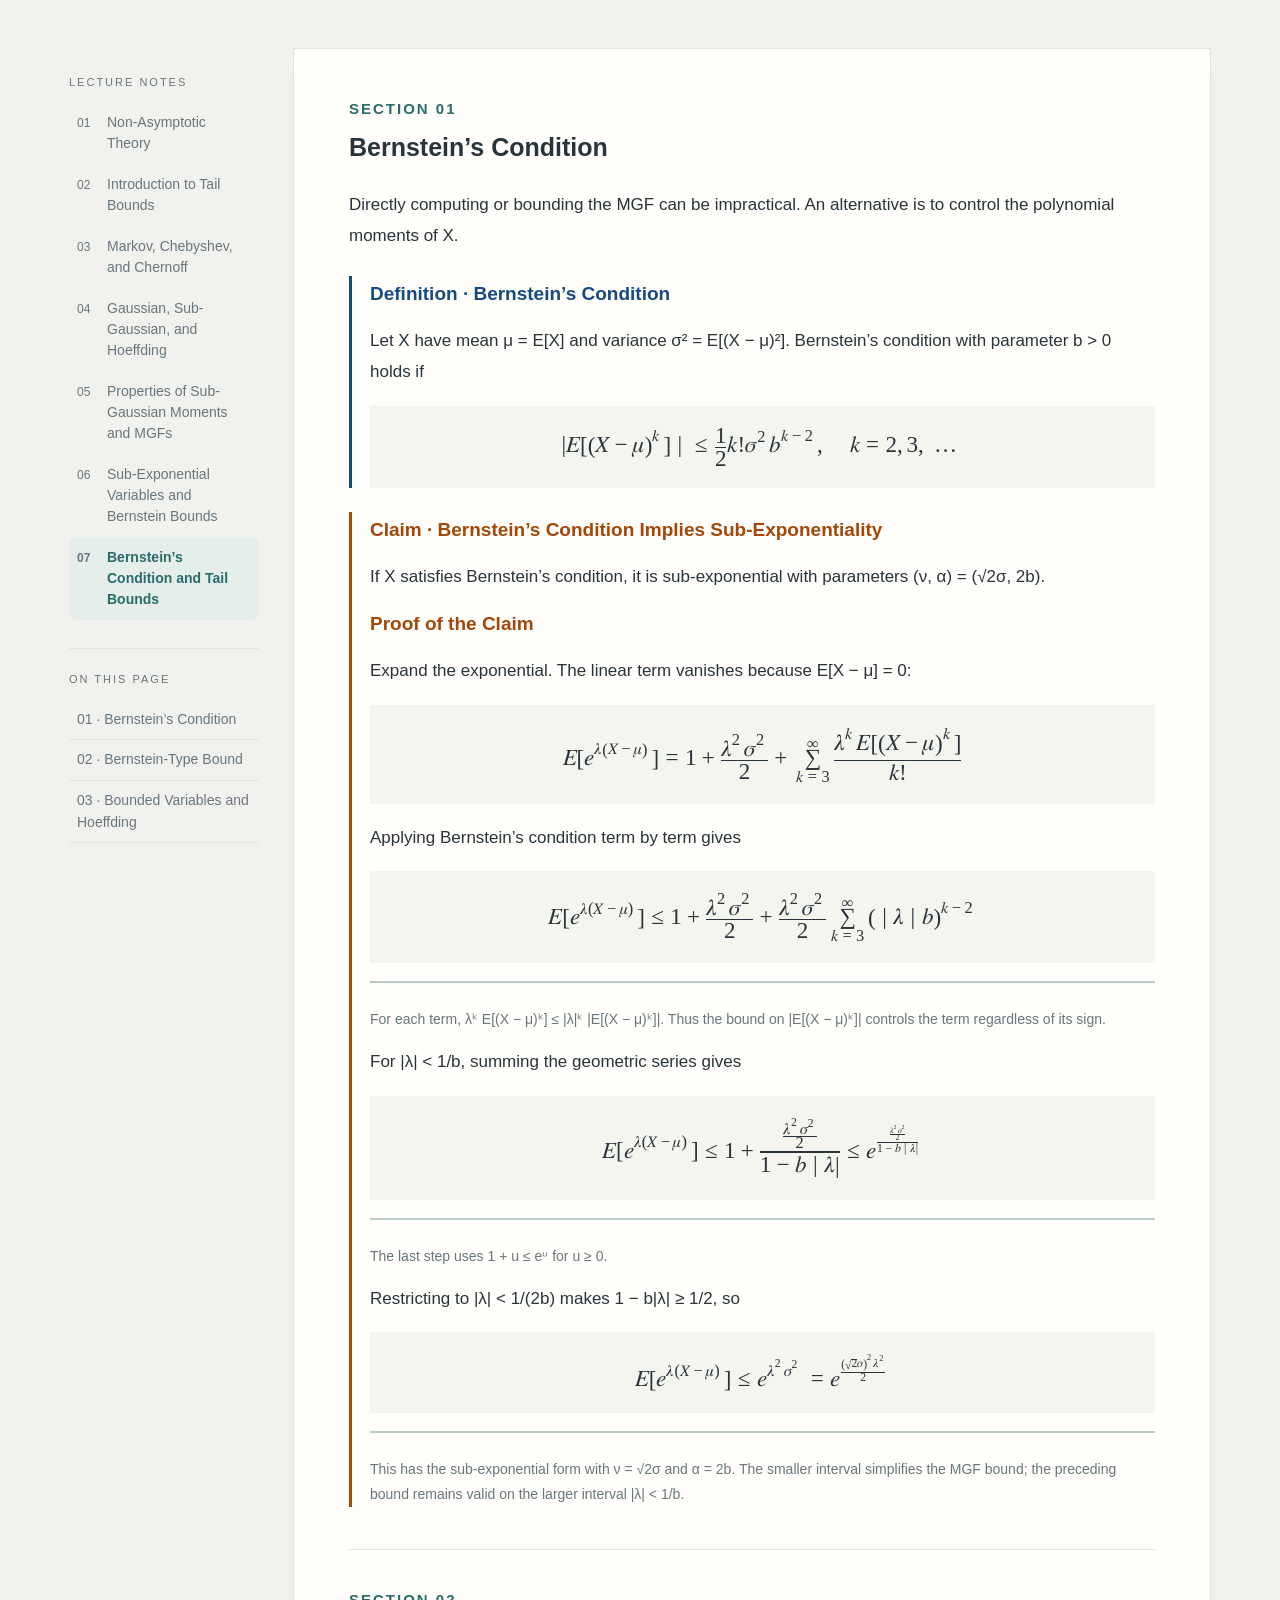
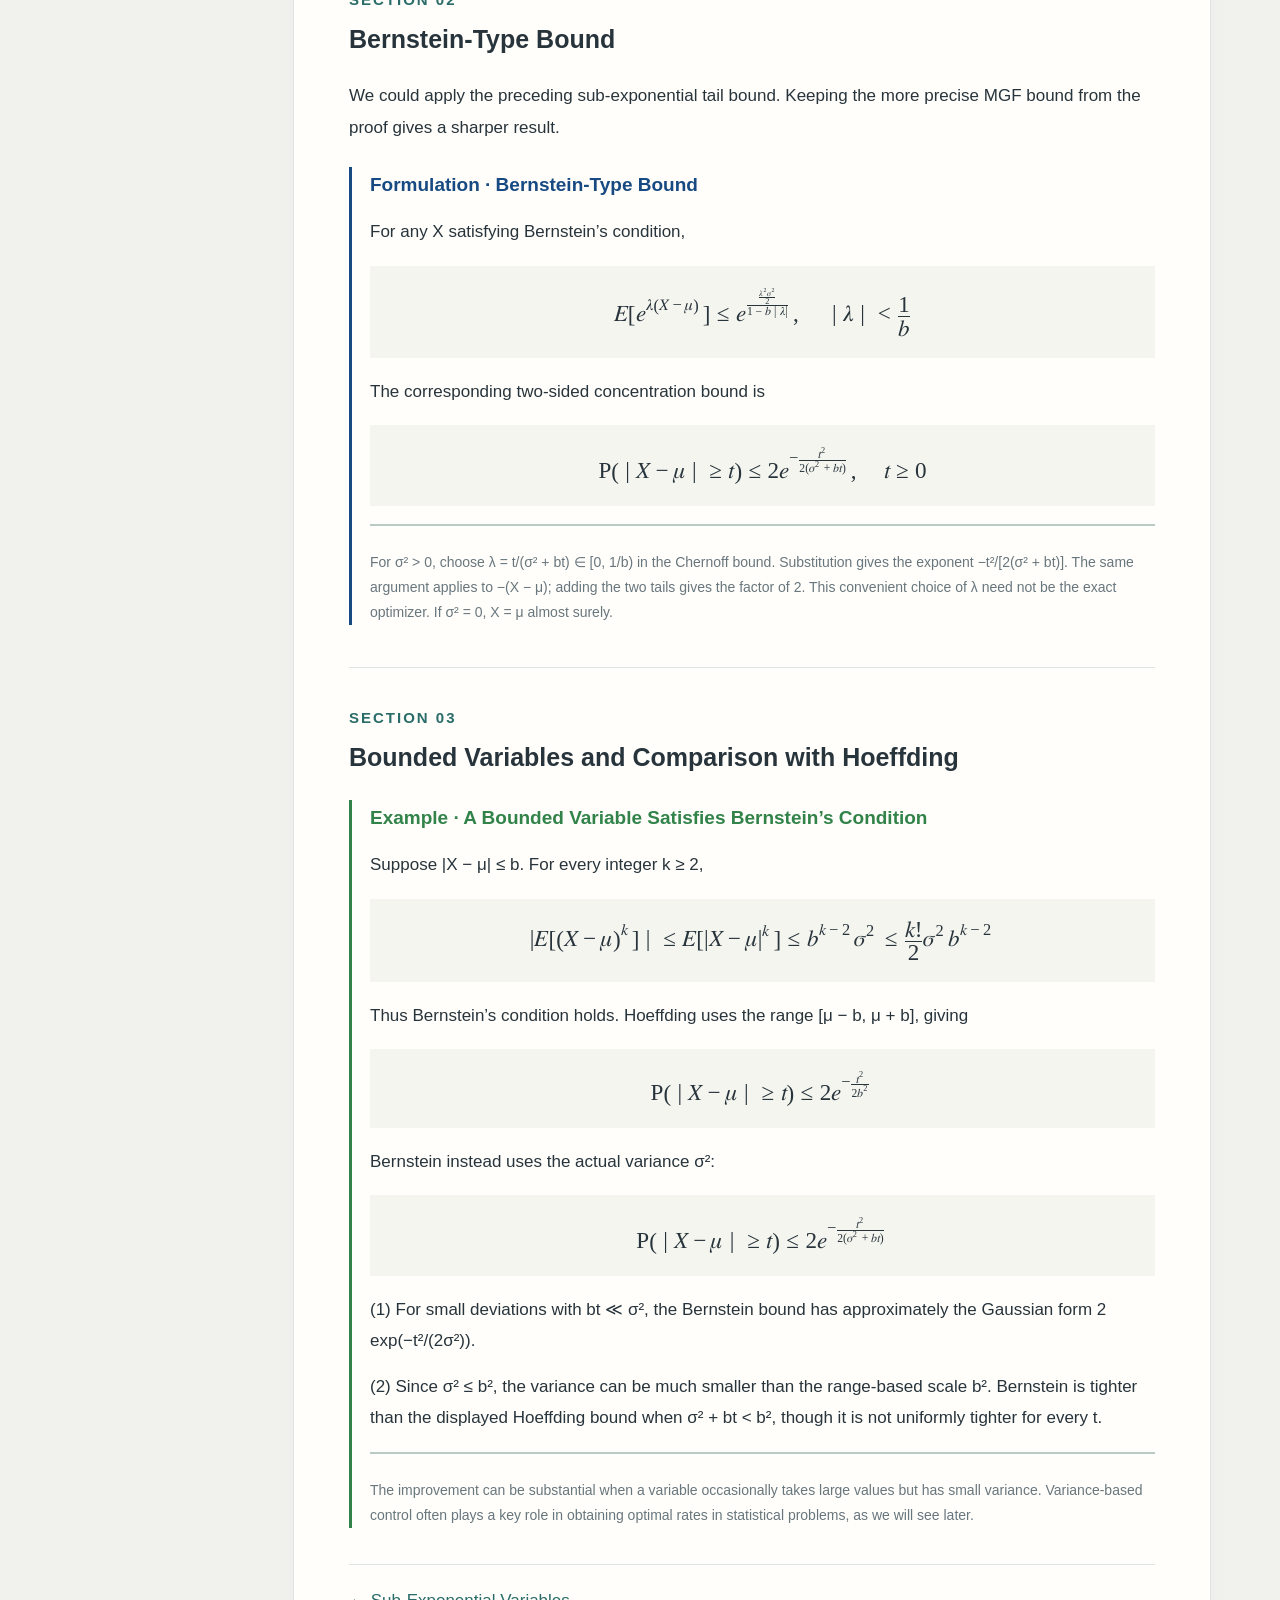
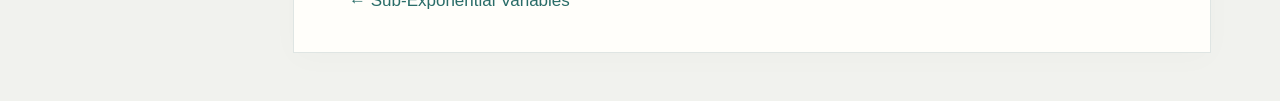
==== bernstein-bounds.html @ bd68ef9f "更新" ====
<!doctype html>
<html lang="en">
<head>
  <meta charset="utf-8">
  <meta name="viewport" content="width=device-width,initial-scale=1">
  <title>Bernstein’s Condition and Tail Bounds</title>
  <link rel="stylesheet" href="assets/lecture.css?v=20261005-2">
</head>
<body>
  <div class="layout">
    <nav class="toc" aria-label="Lecture navigation">
      <div class="toc-group"><span class="label">LECTURE NOTES</span><a class="lecture-link" href="非渐近理论与集中不等式.html"><span class="lecture-number">01</span><span>Non-Asymptotic Theory</span></a><a class="lecture-link" href="tail-concentration-bounds.html"><span class="lecture-number">02</span><span>Introduction to Tail Bounds</span></a><a class="lecture-link" href="markov-chebyshev-chernoff.html"><span class="lecture-number">03</span><span>Markov, Chebyshev, and Chernoff</span></a><a class="lecture-link" href="gaussian-sub-gaussian.html"><span class="lecture-number">04</span><span>Gaussian, Sub-Gaussian, and Hoeffding</span></a><a class="lecture-link" href="properties-of-moments.html"><span class="lecture-number">05</span><span>Properties of Sub-Gaussian Moments and MGFs</span></a><a class="lecture-link" href="sub-exponential-bernstein.html"><span class="lecture-number">06</span><span>Sub-Exponential Variables and Bernstein Bounds</span></a><a class="lecture-link" href="bernstein-bounds.html" aria-current="page"><span class="lecture-number">07</span><span>Bernstein’s Condition and Tail Bounds</span></a></div>
      <div class="toc-group toc-local"><span class="label">ON THIS PAGE</span><a href="#bernstein-condition">01 · Bernstein’s Condition</a><a href="#bernstein-bound">02 · Bernstein-Type Bound</a><a href="#bounded-variables">03 · Bounded Variables and Hoeffding</a></div>
    </nav>
    <main><section id="bernstein-condition"><h2><span class="number">SECTION 01</span>Bernstein’s Condition</h2><p>Directly computing or bounding the MGF can be impractical. An alternative is to control the polynomial moments of X.</p><div class="topic topic-definition"><h3>Definition · Bernstein’s Condition</h3><p>Let X have mean μ = E[X] and variance σ² = E[(X − μ)²]. Bernstein’s condition with parameter b &gt; 0 holds if</p><div class="formula"><math display="block"><mrow><mo>|</mo><mi mathvariant="double-struck">E</mi><mo>[</mo><msup><mrow><mo>(</mo><mi>X</mi><mo>−</mo><mi>μ</mi><mo>)</mo></mrow><mi>k</mi></msup><mo>]</mo><mo>|</mo><mo>≤</mo><mfrac><mrow><mn>1</mn></mrow><mrow><mn>2</mn></mrow></mfrac><mi>k</mi><mo>!</mo><msup><mi>σ</mi><mn>2</mn></msup><msup><mi>b</mi><mrow><mi>k</mi><mo>−</mo><mn>2</mn></mrow></msup><mo>,</mo><mspace width="1em"/><mi>k</mi><mo>=</mo><mn>2</mn><mo>,</mo><mn>3</mn><mo>,</mo><mo>…</mo></mrow></math></div></div><div class="topic topic-theorem"><h3>Claim · Bernstein’s Condition Implies Sub-Exponentiality</h3><p>If X satisfies Bernstein’s condition, it is sub-exponential with parameters (ν, α) = (√2σ, 2b).</p><h3>Proof of the Claim</h3><p>Expand the exponential. The linear term vanishes because E[X − μ] = 0:</p><div class="formula"><math display="block"><mrow><mi mathvariant="double-struck">E</mi><mo>[</mo><msup><mi>e</mi><mrow><mi>λ</mi><mo>(</mo><mi>X</mi><mo>−</mo><mi>μ</mi><mo>)</mo></mrow></msup><mo>]</mo><mo>=</mo><mn>1</mn><mo>+</mo><mfrac><mrow><msup><mi>λ</mi><mn>2</mn></msup><msup><mi>σ</mi><mn>2</mn></msup></mrow><mrow><mn>2</mn></mrow></mfrac><mo>+</mo><munderover><mo>∑</mo><mrow><mi>k</mi><mo>=</mo><mn>3</mn></mrow><mo>∞</mo></munderover><mfrac><mrow><msup><mi>λ</mi><mi>k</mi></msup><mi mathvariant="double-struck">E</mi><mo>[</mo><msup><mrow><mo>(</mo><mi>X</mi><mo>−</mo><mi>μ</mi><mo>)</mo></mrow><mi>k</mi></msup><mo>]</mo></mrow><mrow><mi>k</mi><mo>!</mo></mrow></mfrac></mrow></math></div><p>Applying Bernstein’s condition term by term gives</p><div class="formula"><math display="block"><mrow><mi mathvariant="double-struck">E</mi><mo>[</mo><msup><mi>e</mi><mrow><mi>λ</mi><mo>(</mo><mi>X</mi><mo>−</mo><mi>μ</mi><mo>)</mo></mrow></msup><mo>]</mo><mo>≤</mo><mn>1</mn><mo>+</mo><mfrac><mrow><msup><mi>λ</mi><mn>2</mn></msup><msup><mi>σ</mi><mn>2</mn></msup></mrow><mrow><mn>2</mn></mrow></mfrac><mo>+</mo><mfrac><mrow><msup><mi>λ</mi><mn>2</mn></msup><msup><mi>σ</mi><mn>2</mn></msup></mrow><mrow><mn>2</mn></mrow></mfrac><munderover><mo>∑</mo><mrow><mi>k</mi><mo>=</mo><mn>3</mn></mrow><mo>∞</mo></munderover><msup><mrow><mo>(</mo><mo>|</mo><mi>λ</mi><mo>|</mo><mi>b</mi><mo>)</mo></mrow><mrow><mi>k</mi><mo>−</mo><mn>2</mn></mrow></msup></mrow></math></div><aside class="sidenote footnotes"><p>For each term, λᵏ E[(X − μ)ᵏ] ≤ |λ|ᵏ |E[(X − μ)ᵏ]|. Thus the bound on |E[(X − μ)ᵏ]| controls the term regardless of its sign.</p></aside><p>For |λ| &lt; 1/b, summing the geometric series gives</p><div class="formula"><math display="block"><mrow><mi mathvariant="double-struck">E</mi><mo>[</mo><msup><mi>e</mi><mrow><mi>λ</mi><mo>(</mo><mi>X</mi><mo>−</mo><mi>μ</mi><mo>)</mo></mrow></msup><mo>]</mo><mo>≤</mo><mn>1</mn><mo>+</mo><mfrac><mrow><mfrac><mrow><msup><mi>λ</mi><mn>2</mn></msup><msup><mi>σ</mi><mn>2</mn></msup></mrow><mrow><mn>2</mn></mrow></mfrac></mrow><mrow><mn>1</mn><mo>−</mo><mi>b</mi><mo>|</mo><mi>λ</mi><mo>|</mo></mrow></mfrac><mo>≤</mo><msup><mi>e</mi><mrow><mfrac><mrow><mfrac><mrow><msup><mi>λ</mi><mn>2</mn></msup><msup><mi>σ</mi><mn>2</mn></msup></mrow><mrow><mn>2</mn></mrow></mfrac></mrow><mrow><mn>1</mn><mo>−</mo><mi>b</mi><mo>|</mo><mi>λ</mi><mo>|</mo></mrow></mfrac></mrow></msup></mrow></math></div><aside class="sidenote footnotes"><p>The last step uses 1 + u ≤ eᵘ for u ≥ 0.</p></aside><p>Restricting to |λ| &lt; 1/(2b) makes 1 − b|λ| ≥ 1/2, so</p><div class="formula"><math display="block"><mrow><mi mathvariant="double-struck">E</mi><mo>[</mo><msup><mi>e</mi><mrow><mi>λ</mi><mo>(</mo><mi>X</mi><mo>−</mo><mi>μ</mi><mo>)</mo></mrow></msup><mo>]</mo><mo>≤</mo><msup><mi>e</mi><mrow><msup><mi>λ</mi><mn>2</mn></msup><msup><mi>σ</mi><mn>2</mn></msup></mrow></msup><mo>=</mo><msup><mi>e</mi><mrow><mfrac><mrow><msup><mrow><mo>(</mo><msqrt><mn>2</mn></msqrt><mi>σ</mi><mo>)</mo></mrow><mn>2</mn></msup><msup><mi>λ</mi><mn>2</mn></msup></mrow><mrow><mn>2</mn></mrow></mfrac></mrow></msup></mrow></math></div><aside class="sidenote footnotes"><p>This has the sub-exponential form with ν = √2σ and α = 2b. The smaller interval simplifies the MGF bound; the preceding bound remains valid on the larger interval |λ| &lt; 1/b.</p></aside></div></section><section id="bernstein-bound"><h2><span class="number">SECTION 02</span>Bernstein-Type Bound</h2><p>We could apply the preceding sub-exponential tail bound. Keeping the more precise MGF bound from the proof gives a sharper result.</p><div class="topic topic-definition"><h3>Formulation · Bernstein-Type Bound</h3><p>For any X satisfying Bernstein’s condition,</p><div class="formula"><math display="block"><mrow><mi mathvariant="double-struck">E</mi><mo>[</mo><msup><mi>e</mi><mrow><mi>λ</mi><mo>(</mo><mi>X</mi><mo>−</mo><mi>μ</mi><mo>)</mo></mrow></msup><mo>]</mo><mo>≤</mo><msup><mi>e</mi><mrow><mfrac><mrow><mfrac><mrow><msup><mi>λ</mi><mn>2</mn></msup><msup><mi>σ</mi><mn>2</mn></msup></mrow><mrow><mn>2</mn></mrow></mfrac></mrow><mrow><mn>1</mn><mo>−</mo><mi>b</mi><mo>|</mo><mi>λ</mi><mo>|</mo></mrow></mfrac></mrow></msup><mo>,</mo><mspace width="1em"/><mo>|</mo><mi>λ</mi><mo>|</mo><mo>&lt;</mo><mfrac><mrow><mn>1</mn></mrow><mrow><mi>b</mi></mrow></mfrac></mrow></math></div><p>The corresponding two-sided concentration bound is</p><div class="formula"><math display="block"><mrow><mi mathvariant="normal">P</mi><mo>(</mo><mo>|</mo><mi>X</mi><mo>−</mo><mi>μ</mi><mo>|</mo><mo>≥</mo><mi>t</mi><mo>)</mo><mo>≤</mo><mn>2</mn><msup><mi>e</mi><mrow><mo>−</mo><mfrac><mrow><msup><mi>t</mi><mn>2</mn></msup></mrow><mrow><mn>2</mn><mrow><mo>(</mo><msup><mi>σ</mi><mn>2</mn></msup><mo>+</mo><mi>b</mi><mi>t</mi><mo>)</mo></mrow></mrow></mfrac></mrow></msup><mo>,</mo><mspace width="1em"/><mi>t</mi><mo>≥</mo><mn>0</mn></mrow></math></div><aside class="sidenote footnotes"><p>For σ² &gt; 0, choose λ = t/(σ² + bt) ∈ [0, 1/b) in the Chernoff bound. Substitution gives the exponent −t²/[2(σ² + bt)]. The same argument applies to −(X − μ); adding the two tails gives the factor of 2. This convenient choice of λ need not be the exact optimizer. If σ² = 0, X = μ almost surely.</p></aside></div></section><section id="bounded-variables"><h2><span class="number">SECTION 03</span>Bounded Variables and Comparison with Hoeffding</h2><div class="topic topic-example"><h3>Example · A Bounded Variable Satisfies Bernstein’s Condition</h3><p>Suppose |X − μ| ≤ b. For every integer k ≥ 2,</p><div class="formula"><math display="block"><mrow><mo>|</mo><mi mathvariant="double-struck">E</mi><mo>[</mo><msup><mrow><mo>(</mo><mi>X</mi><mo>−</mo><mi>μ</mi><mo>)</mo></mrow><mi>k</mi></msup><mo>]</mo><mo>|</mo><mo>≤</mo><mi mathvariant="double-struck">E</mi><mo>[</mo><msup><mrow><mo>|</mo><mi>X</mi><mo>−</mo><mi>μ</mi><mo>|</mo></mrow><mi>k</mi></msup><mo>]</mo><mo>≤</mo><msup><mi>b</mi><mrow><mi>k</mi><mo>−</mo><mn>2</mn></mrow></msup><msup><mi>σ</mi><mn>2</mn></msup><mo>≤</mo><mfrac><mrow><mi>k</mi><mo>!</mo></mrow><mrow><mn>2</mn></mrow></mfrac><msup><mi>σ</mi><mn>2</mn></msup><msup><mi>b</mi><mrow><mi>k</mi><mo>−</mo><mn>2</mn></mrow></msup></mrow></math></div><p>Thus Bernstein’s condition holds. Hoeffding uses the range [μ − b, μ + b], giving</p><div class="formula"><math display="block"><mrow><mi mathvariant="normal">P</mi><mo>(</mo><mo>|</mo><mi>X</mi><mo>−</mo><mi>μ</mi><mo>|</mo><mo>≥</mo><mi>t</mi><mo>)</mo><mo>≤</mo><mn>2</mn><msup><mi>e</mi><mrow><mo>−</mo><mfrac><mrow><msup><mi>t</mi><mn>2</mn></msup></mrow><mrow><mn>2</mn><msup><mi>b</mi><mn>2</mn></msup></mrow></mfrac></mrow></msup></mrow></math></div><p>Bernstein instead uses the actual variance σ²:</p><div class="formula"><math display="block"><mrow><mi mathvariant="normal">P</mi><mo>(</mo><mo>|</mo><mi>X</mi><mo>−</mo><mi>μ</mi><mo>|</mo><mo>≥</mo><mi>t</mi><mo>)</mo><mo>≤</mo><mn>2</mn><msup><mi>e</mi><mrow><mo>−</mo><mfrac><mrow><msup><mi>t</mi><mn>2</mn></msup></mrow><mrow><mn>2</mn><mrow><mo>(</mo><msup><mi>σ</mi><mn>2</mn></msup><mo>+</mo><mi>b</mi><mi>t</mi><mo>)</mo></mrow></mrow></mfrac></mrow></msup></mrow></math></div><p>(1) For small deviations with bt ≪ σ², the Bernstein bound has approximately the Gaussian form 2 exp(−t²/(2σ²)).</p><p>(2) Since σ² ≤ b², the variance can be much smaller than the range-based scale b². Bernstein is tighter than the displayed Hoeffding bound when σ² + bt &lt; b², though it is not uniformly tighter for every t.</p><aside class="sidenote footnotes"><p>The improvement can be substantial when a variable occasionally takes large values but has small variance. Variance-based control often plays a key role in obtaining optimal rates in statistical problems, as we will see later.</p></aside></div></section><nav class="page-navigation" aria-label="Lecture navigation"><a href="sub-exponential-bernstein.html">← Sub-Exponential Variables</a></nav></main>
  </div>
</body>
</html>
---- assets/lecture.css ----
:root{--ink:#28343c;--muted:#68767d;--accent:#296c68;--line:#dfe5e3;--paper:#fffefa;--font-text:Arial,'Helvetica Neue','PingFang SC','Microsoft YaHei',sans-serif;--size-body:17px;--size-note:14px;--weight-normal:400;--weight-bold:600;color-scheme:light}
*{box-sizing:border-box}
html{scroll-behavior:smooth;scroll-padding-top:24px}
body{margin:0;background:#f1f2ee;color:var(--ink);font:var(--weight-normal) var(--size-body)/1.85 var(--font-text)}
.layout{max-width:1190px;margin:48px auto;display:grid;grid-template-columns:190px minmax(0,1fr);gap:34px;padding:0 24px}
.toc{position:sticky;top:40px;align-self:start;font-size:14px;padding-top:24px}
.toc .label{font-size:11px;letter-spacing:2px;color:var(--muted)}
.toc a{display:block;text-decoration:none;color:var(--muted);padding:12px 0;border-bottom:1px solid var(--line)}
.toc a:hover{color:var(--accent)}
main{background:var(--paper);padding:48px 55px 36px;border:1px solid var(--line);box-shadow:0 6px 30px #23342a05}
.meta{font-size:12px;letter-spacing:1.5px;color:var(--accent);margin:0}
h1{font-size:34px;line-height:1.45;font-weight:var(--weight-bold);letter-spacing:-.5px;margin:14px 0}
header{border-bottom:1px solid var(--line);padding-bottom:26px;margin-bottom:36px}
.lead{color:var(--muted);font-size:16px;margin-bottom:0}
h2{font-size:25px;line-height:1.55;margin:0 0 22px;font-weight:var(--weight-bold)}
h2 .number{color:var(--accent);font-size:15px;display:block;letter-spacing:2px;margin-bottom:8px}
h3{font-size:19px;font-weight:var(--weight-bold);margin:26px 0 10px}
section+section{border-top:1px solid var(--line);padding-top:38px;margin-top:42px}
p{margin:14px 0}
strong{font-weight:var(--weight-bold)}
.question{font-size:var(--size-body);font-weight:var(--weight-bold);margin:18px 0}
.callout{border-left:3px solid var(--accent);padding:14px 20px;background:#eff4f0;margin:24px 0}
.callout p{margin:4px 0}
.tag{font-size:12px;color:var(--accent);letter-spacing:1px;font-weight:var(--weight-bold)}
.with-note{display:grid;grid-template-columns:minmax(0,1fr) 145px;gap:24px;align-items:start}
.sidenote{font-size:var(--size-note);line-height:1.8;color:var(--muted);border-top:2px solid #bacbc5;padding-top:10px;margin-top:18px}
.sidenote strong{font-weight:var(--weight-bold);color:inherit}
table{border-collapse:collapse;width:100%;font-size:var(--size-body);margin:20px 0}
th,td{padding:13px 15px;border-bottom:1px solid var(--line);text-align:left;vertical-align:top}
th{font-size:13px;color:var(--muted);background:#f2f4ee}
td:first-child{width:30%}
.formula{overflow-x:auto;text-align:center;padding:22px 12px;margin:18px 0;background:#f5f5ef;font-family:Georgia,serif;font-size:21px}
.formula math{font-size:1.1em}
details{margin:20px 0;border:1px solid var(--line);padding:0 18px;background:#fff}
summary{cursor:pointer;padding:14px 0;font-size:var(--size-body);color:var(--accent);font-weight:var(--weight-bold)}
details[open]{padding-bottom:12px}
details p{font-size:inherit}
blockquote{font-size:var(--size-note);color:var(--muted);padding-left:18px;border-left:2px solid var(--line);margin:22px 0}
footer{font-size:12px;color:var(--muted);border-top:1px solid var(--line);padding-top:20px;margin-top:40px}
figure{margin:24px 0}
figure img{max-width:100%;height:auto}
figcaption{font-size:13px;color:var(--muted);text-align:center}
.figure-pair{display:grid;grid-template-columns:1fr 1fr;gap:20px}
a:focus-visible,summary:focus-visible{outline:2px solid var(--accent);outline-offset:4px}
@media(max-width:950px){.layout{grid-template-columns:1fr;max-width:850px;margin-top:20px;gap:18px}
.toc{position:static;padding:0;display:flex;gap:20px;flex-wrap:wrap}
.toc a{padding:5px 0}
.toc .label{align-self:center}
main{padding:36px}
}
@media(max-width:600px){:root{--size-body:16px;--size-note:14px}
.layout{padding:0 12px;margin:12px auto}
main{padding:26px 22px}
h1{font-size:27px}
h2{font-size:22px}
.with-note{grid-template-columns:1fr;gap:0}
.sidenote{margin:6px 0 14px;padding:10px 12px;background:#f3f5f0;border-top:0;border-left:2px solid #bacbc5}
.figure-pair{grid-template-columns:1fr}
.formula{font-size:18px}
td,th{padding:10px}
.toc{font-size:12px}
}
@media print{body{background:white;font-size:11pt}
.layout{display:block;margin:0;padding:0;max-width:none}
.toc{display:none}
main{padding:0;border:0;box-shadow:none}
h2,h3,summary{break-after:avoid}
.callout,.formula,figure{break-inside:avoid}
section+section{margin-top:25px;padding-top:25px}
details{border:0}
details:not([open])>*:not(summary){display:block}
summary{list-style:none}
.with-note{grid-template-columns:1fr 130px}
}

/* Reusable semantic colors: keep paragraph text in the shared text color. */
:root {
  --color-setting: #202020;
  --color-definition: #174a82;
  --color-proof: #a3470b;
  --color-example: #32834a;
}
.topic-setting { --topic-color: var(--color-setting); }
.topic-definition { --topic-color: var(--color-definition); }
.topic-proof { --topic-color: var(--color-proof); }
.topic-example { --topic-color: var(--color-example); }
.topic { border-left: 3px solid var(--topic-color); padding-left: 18px; margin: 24px 0; }
.topic h3 { color: var(--topic-color); margin-top: 0; }
.topic-label { color: var(--topic-color); }
.sidenote.topic-example { border-color: var(--color-example); }

.topic-theorem { --topic-color: var(--color-proof); }
.topic-theorem h3 { color: var(--color-proof); }
.topic-proof .topic-example { margin: 22px 0; }
.page-navigation { margin-top: 36px; padding-top: 20px; border-top: 1px solid var(--line); }
.page-navigation a { color: var(--accent); text-decoration: none; }
.page-navigation a:hover { text-decoration: underline; }
.footnotes .formula { background: transparent; font-size: 18px; padding: 12px 0; }
math { font-family: 'STIX Two Math', 'Cambria Math', math; }

/* Separate supplementary material while retaining semantic topic colors. */
section.supplementary { border-top: 3px double var(--line); margin-top: 60px; padding-top: 40px; }
.toc .supplementary-link { margin-top: 24px; border-top: 2px solid var(--line); }
.page-navigation { display: flex; flex-wrap: wrap; justify-content: space-between; gap: 14px 24px; }

/* Shared sidebar: navigate between lectures and within the current page. */
.toc { max-height: calc(100vh - 64px); overflow-y: auto; }
.toc-group + .toc-group { margin-top: 28px; padding-top: 20px; border-top: 1px solid var(--line); }
.toc .label { display: block; margin-bottom: 10px; }
.toc .lecture-link { display: flex; align-items: baseline; gap: 10px; border: 0; border-radius: 6px; padding: 10px 8px; line-height: 1.5; }
.lecture-number { flex: 0 0 20px; font-size: 12px; color: var(--muted); }
.toc .lecture-link[aria-current="page"] { background: #e6eeeb; color: var(--accent); font-weight: var(--weight-bold); }
.toc .lecture-link:hover { background: #edf2ef; }
.toc-local a { padding: 9px 8px; line-height: 1.55; }
.toc .toc-subsection { padding-left: 20px; font-size: 13px; border-bottom: 0; }
.toc .supplementary-link { margin-top: 12px; }
@media(max-width:950px) {
  .toc { display: grid; grid-template-columns: 1fr 1fr; gap: 24px; max-height: none; overflow: visible; }
  .toc-group + .toc-group { margin: 0; padding: 0; border: 0; }
}
@media(max-width:600px) {
  .toc { grid-template-columns: 1fr; gap: 16px; }
  .toc-local { display: flex; flex-wrap: wrap; gap: 6px 16px; }
  .toc-local .label { width: 100%; margin: 0; }
  .toc-local a { border: 0; padding: 4px 0; }
  .toc .toc-subsection { padding-left: 0; }
  .toc .supplementary-link { margin-top: 0; border: 0; }
}
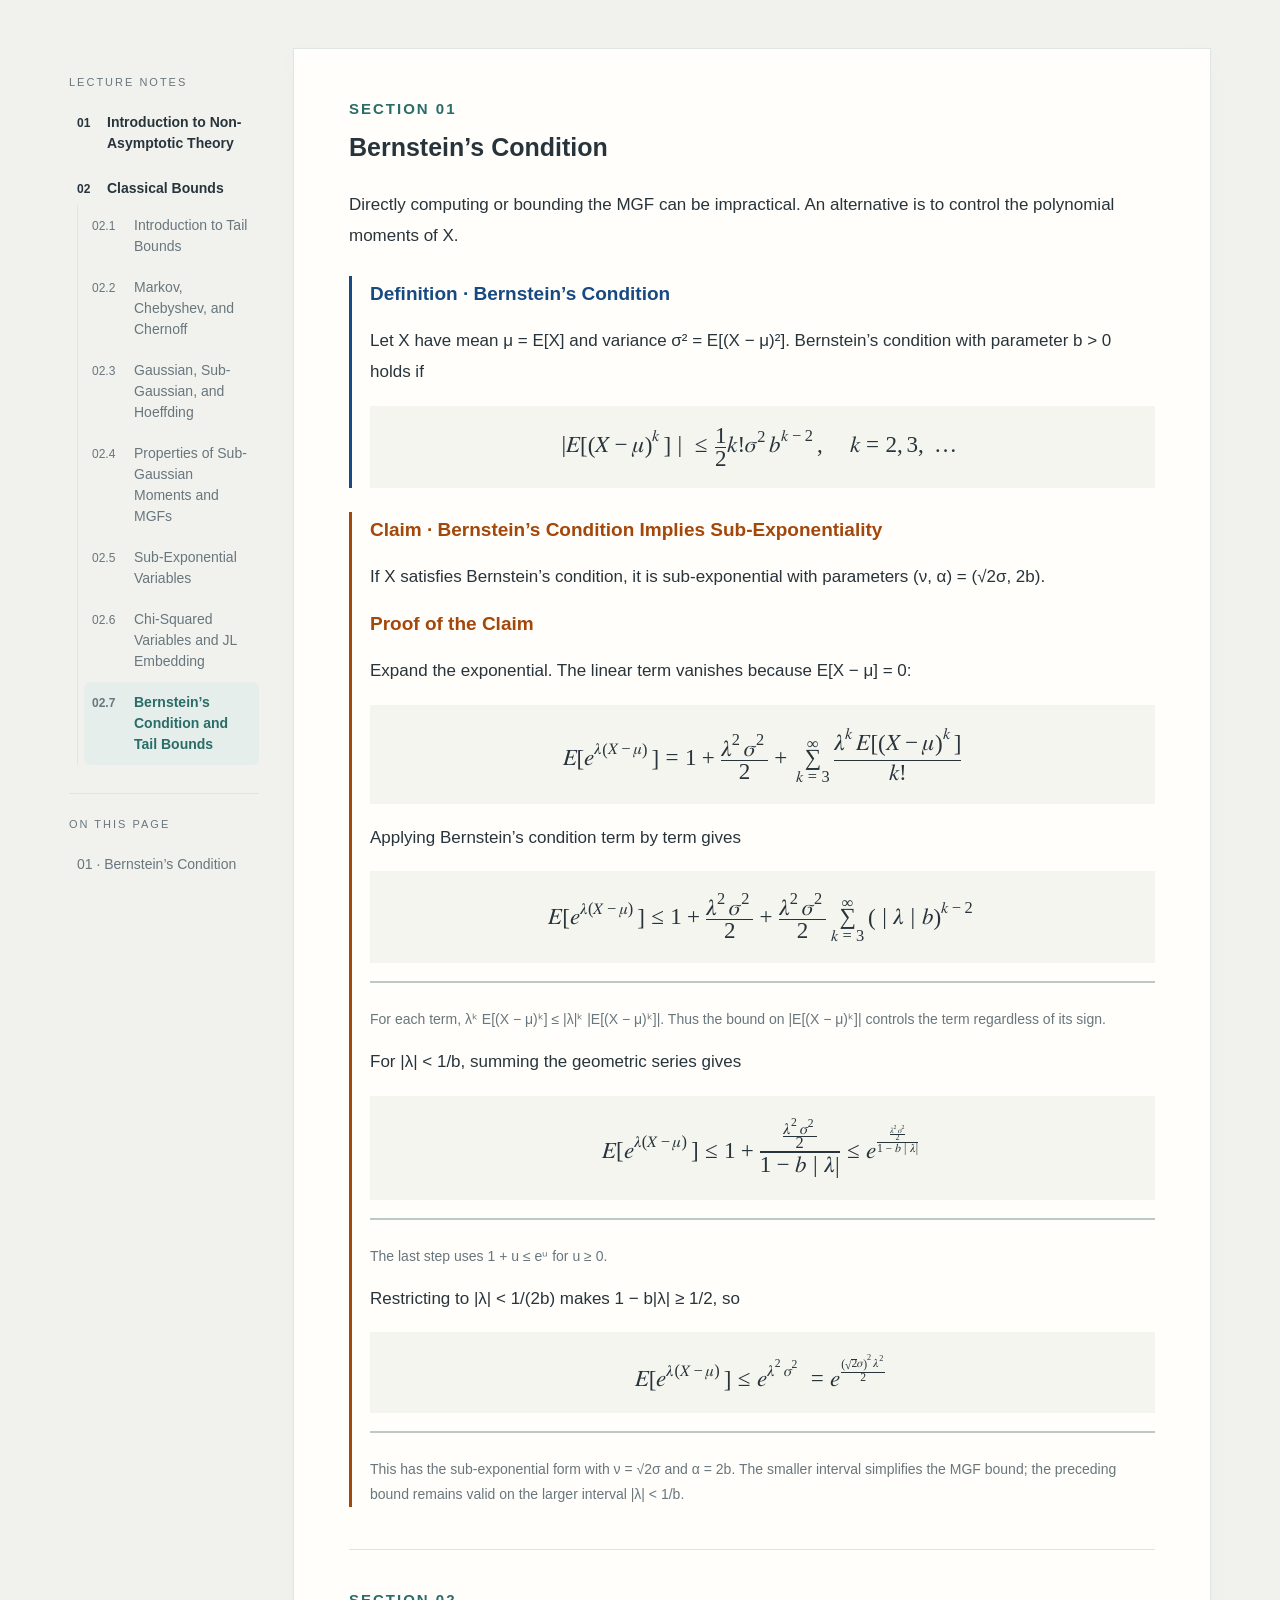
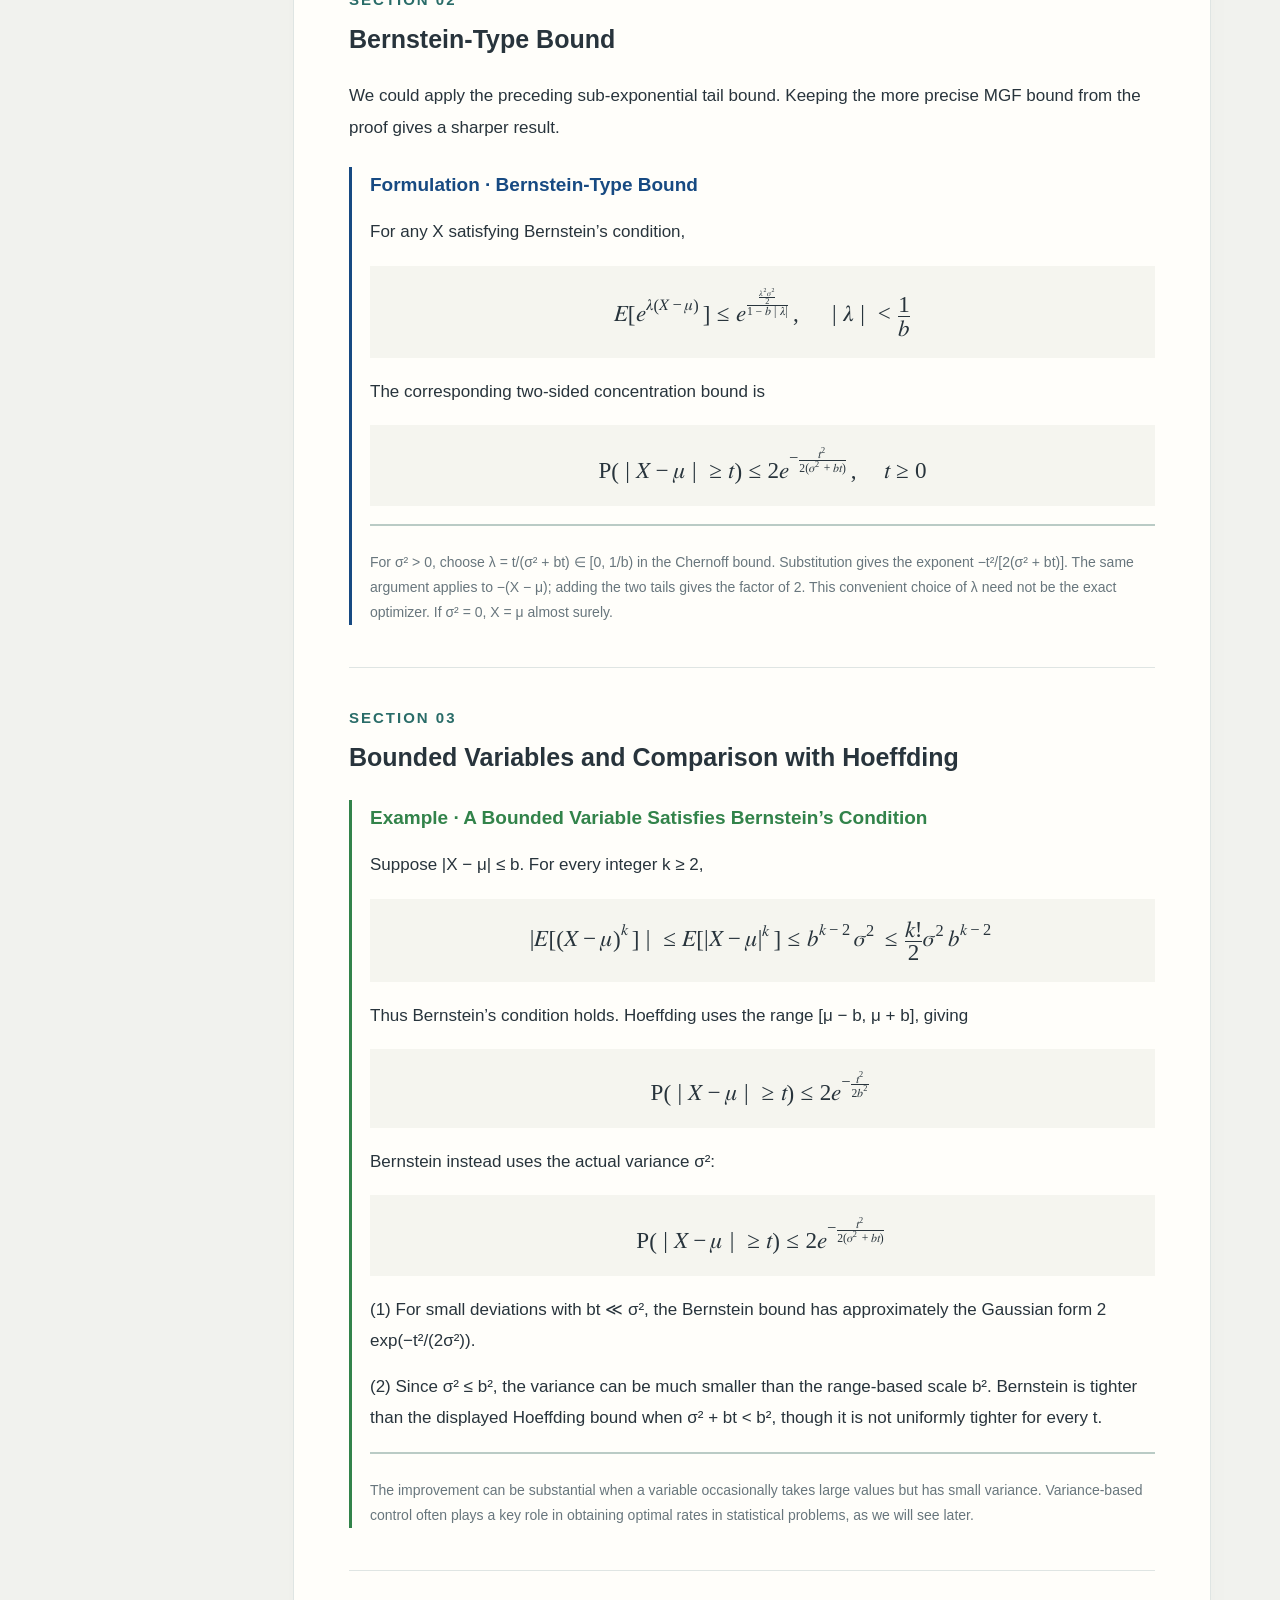
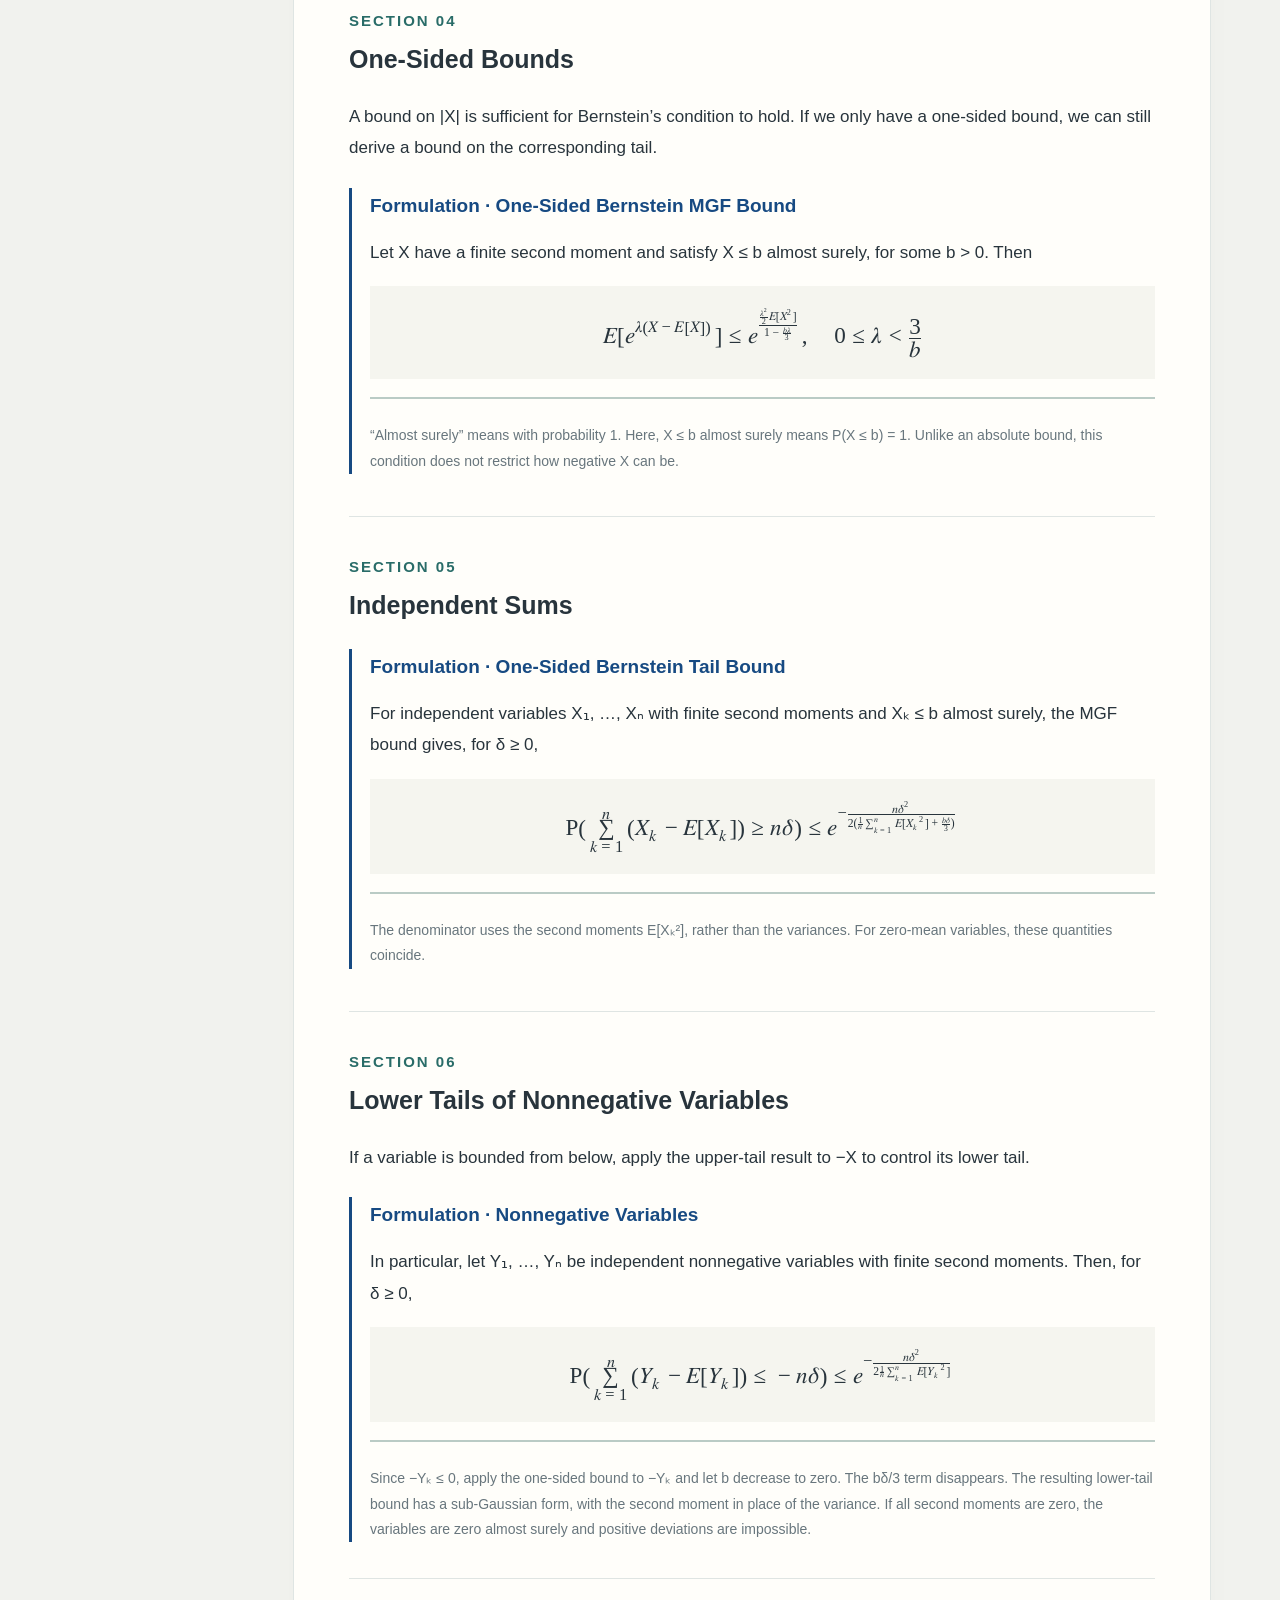
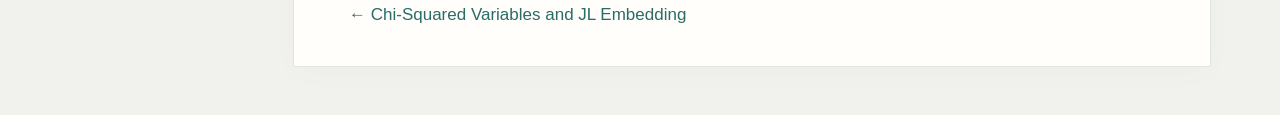
==== commit 6f07932e: "push" ====
--- a/bernstein-bounds.html
+++ b/bernstein-bounds.html
@@ -4,15 +4,15 @@
   <meta charset="utf-8">
   <meta name="viewport" content="width=device-width,initial-scale=1">
   <title>Bernstein’s Condition and Tail Bounds</title>
-  <link rel="stylesheet" href="assets/lecture.css?v=20261005-2">
+  <link rel="stylesheet" href="assets/lecture.css?v=20261017-2">
 </head>
 <body>
   <div class="layout">
     <nav class="toc" aria-label="Lecture navigation">
-      <div class="toc-group"><span class="label">LECTURE NOTES</span><a class="lecture-link" href="非渐近理论与集中不等式.html"><span class="lecture-number">01</span><span>Non-Asymptotic Theory</span></a><a class="lecture-link" href="tail-concentration-bounds.html"><span class="lecture-number">02</span><span>Introduction to Tail Bounds</span></a><a class="lecture-link" href="markov-chebyshev-chernoff.html"><span class="lecture-number">03</span><span>Markov, Chebyshev, and Chernoff</span></a><a class="lecture-link" href="gaussian-sub-gaussian.html"><span class="lecture-number">04</span><span>Gaussian, Sub-Gaussian, and Hoeffding</span></a><a class="lecture-link" href="properties-of-moments.html"><span class="lecture-number">05</span><span>Properties of Sub-Gaussian Moments and MGFs</span></a><a class="lecture-link" href="sub-exponential-bernstein.html"><span class="lecture-number">06</span><span>Sub-Exponential Variables and Bernstein Bounds</span></a><a class="lecture-link" href="bernstein-bounds.html" aria-current="page"><span class="lecture-number">07</span><span>Bernstein’s Condition and Tail Bounds</span></a></div>
-      <div class="toc-group toc-local"><span class="label">ON THIS PAGE</span><a href="#bernstein-condition">01 · Bernstein’s Condition</a><a href="#bernstein-bound">02 · Bernstein-Type Bound</a><a href="#bounded-variables">03 · Bounded Variables and Hoeffding</a></div>
+      <div class="toc-group"><span class="label">LECTURE NOTES</span><a class="lecture-link" href="非渐近理论与集中不等式.html"><span class="lecture-number">01</span><span>Introduction to Non-Asymptotic Theory</span></a><div class="lecture-chapter"><span class="lecture-number">02</span><span>Classical Bounds</span></div><div class="lecture-subchapters"><a class="lecture-link" href="tail-concentration-bounds.html"><span class="lecture-number">02.1</span><span>Introduction to Tail Bounds</span></a><a class="lecture-link" href="markov-chebyshev-chernoff.html"><span class="lecture-number">02.2</span><span>Markov, Chebyshev, and Chernoff</span></a><a class="lecture-link" href="gaussian-sub-gaussian.html"><span class="lecture-number">02.3</span><span>Gaussian, Sub-Gaussian, and Hoeffding</span></a><a class="lecture-link" href="properties-of-moments.html"><span class="lecture-number">02.4</span><span>Properties of Sub-Gaussian Moments and MGFs</span></a><a class="lecture-link" href="sub-exponential-bernstein.html"><span class="lecture-number">02.5</span><span>Sub-Exponential Variables</span></a><a class="lecture-link" href="chi-square-jl.html"><span class="lecture-number">02.6</span><span>Chi-Squared Variables and JL Embedding</span></a><a class="lecture-link" href="bernstein-bounds.html" aria-current="page"><span class="lecture-number">02.7</span><span>Bernstein’s Condition and Tail Bounds</span></a></div></div>
+      <div class="toc-group toc-local"><span class="label">ON THIS PAGE</span><a href="#bernstein-condition">01 · Bernstein’s Condition</a><a href="#bernstein-bound">02 · Bernstein-Type Bound</a><a href="#bounded-variables">03 · Bounded Variables and Hoeffding</a><a href="#one-sided-bounds">04 · One-Sided Bounds</a><a href="#one-sided-sums">05 · Independent Sums</a><a href="#nonnegative-lower-tail">06 · Nonnegative Variables</a></div>
     </nav>
-    <main><section id="bernstein-condition"><h2><span class="number">SECTION 01</span>Bernstein’s Condition</h2><p>Directly computing or bounding the MGF can be impractical. An alternative is to control the polynomial moments of X.</p><div class="topic topic-definition"><h3>Definition · Bernstein’s Condition</h3><p>Let X have mean μ = E[X] and variance σ² = E[(X − μ)²]. Bernstein’s condition with parameter b &gt; 0 holds if</p><div class="formula"><math display="block"><mrow><mo>|</mo><mi mathvariant="double-struck">E</mi><mo>[</mo><msup><mrow><mo>(</mo><mi>X</mi><mo>−</mo><mi>μ</mi><mo>)</mo></mrow><mi>k</mi></msup><mo>]</mo><mo>|</mo><mo>≤</mo><mfrac><mrow><mn>1</mn></mrow><mrow><mn>2</mn></mrow></mfrac><mi>k</mi><mo>!</mo><msup><mi>σ</mi><mn>2</mn></msup><msup><mi>b</mi><mrow><mi>k</mi><mo>−</mo><mn>2</mn></mrow></msup><mo>,</mo><mspace width="1em"/><mi>k</mi><mo>=</mo><mn>2</mn><mo>,</mo><mn>3</mn><mo>,</mo><mo>…</mo></mrow></math></div></div><div class="topic topic-theorem"><h3>Claim · Bernstein’s Condition Implies Sub-Exponentiality</h3><p>If X satisfies Bernstein’s condition, it is sub-exponential with parameters (ν, α) = (√2σ, 2b).</p><h3>Proof of the Claim</h3><p>Expand the exponential. The linear term vanishes because E[X − μ] = 0:</p><div class="formula"><math display="block"><mrow><mi mathvariant="double-struck">E</mi><mo>[</mo><msup><mi>e</mi><mrow><mi>λ</mi><mo>(</mo><mi>X</mi><mo>−</mo><mi>μ</mi><mo>)</mo></mrow></msup><mo>]</mo><mo>=</mo><mn>1</mn><mo>+</mo><mfrac><mrow><msup><mi>λ</mi><mn>2</mn></msup><msup><mi>σ</mi><mn>2</mn></msup></mrow><mrow><mn>2</mn></mrow></mfrac><mo>+</mo><munderover><mo>∑</mo><mrow><mi>k</mi><mo>=</mo><mn>3</mn></mrow><mo>∞</mo></munderover><mfrac><mrow><msup><mi>λ</mi><mi>k</mi></msup><mi mathvariant="double-struck">E</mi><mo>[</mo><msup><mrow><mo>(</mo><mi>X</mi><mo>−</mo><mi>μ</mi><mo>)</mo></mrow><mi>k</mi></msup><mo>]</mo></mrow><mrow><mi>k</mi><mo>!</mo></mrow></mfrac></mrow></math></div><p>Applying Bernstein’s condition term by term gives</p><div class="formula"><math display="block"><mrow><mi mathvariant="double-struck">E</mi><mo>[</mo><msup><mi>e</mi><mrow><mi>λ</mi><mo>(</mo><mi>X</mi><mo>−</mo><mi>μ</mi><mo>)</mo></mrow></msup><mo>]</mo><mo>≤</mo><mn>1</mn><mo>+</mo><mfrac><mrow><msup><mi>λ</mi><mn>2</mn></msup><msup><mi>σ</mi><mn>2</mn></msup></mrow><mrow><mn>2</mn></mrow></mfrac><mo>+</mo><mfrac><mrow><msup><mi>λ</mi><mn>2</mn></msup><msup><mi>σ</mi><mn>2</mn></msup></mrow><mrow><mn>2</mn></mrow></mfrac><munderover><mo>∑</mo><mrow><mi>k</mi><mo>=</mo><mn>3</mn></mrow><mo>∞</mo></munderover><msup><mrow><mo>(</mo><mo>|</mo><mi>λ</mi><mo>|</mo><mi>b</mi><mo>)</mo></mrow><mrow><mi>k</mi><mo>−</mo><mn>2</mn></mrow></msup></mrow></math></div><aside class="sidenote footnotes"><p>For each term, λᵏ E[(X − μ)ᵏ] ≤ |λ|ᵏ |E[(X − μ)ᵏ]|. Thus the bound on |E[(X − μ)ᵏ]| controls the term regardless of its sign.</p></aside><p>For |λ| &lt; 1/b, summing the geometric series gives</p><div class="formula"><math display="block"><mrow><mi mathvariant="double-struck">E</mi><mo>[</mo><msup><mi>e</mi><mrow><mi>λ</mi><mo>(</mo><mi>X</mi><mo>−</mo><mi>μ</mi><mo>)</mo></mrow></msup><mo>]</mo><mo>≤</mo><mn>1</mn><mo>+</mo><mfrac><mrow><mfrac><mrow><msup><mi>λ</mi><mn>2</mn></msup><msup><mi>σ</mi><mn>2</mn></msup></mrow><mrow><mn>2</mn></mrow></mfrac></mrow><mrow><mn>1</mn><mo>−</mo><mi>b</mi><mo>|</mo><mi>λ</mi><mo>|</mo></mrow></mfrac><mo>≤</mo><msup><mi>e</mi><mrow><mfrac><mrow><mfrac><mrow><msup><mi>λ</mi><mn>2</mn></msup><msup><mi>σ</mi><mn>2</mn></msup></mrow><mrow><mn>2</mn></mrow></mfrac></mrow><mrow><mn>1</mn><mo>−</mo><mi>b</mi><mo>|</mo><mi>λ</mi><mo>|</mo></mrow></mfrac></mrow></msup></mrow></math></div><aside class="sidenote footnotes"><p>The last step uses 1 + u ≤ eᵘ for u ≥ 0.</p></aside><p>Restricting to |λ| &lt; 1/(2b) makes 1 − b|λ| ≥ 1/2, so</p><div class="formula"><math display="block"><mrow><mi mathvariant="double-struck">E</mi><mo>[</mo><msup><mi>e</mi><mrow><mi>λ</mi><mo>(</mo><mi>X</mi><mo>−</mo><mi>μ</mi><mo>)</mo></mrow></msup><mo>]</mo><mo>≤</mo><msup><mi>e</mi><mrow><msup><mi>λ</mi><mn>2</mn></msup><msup><mi>σ</mi><mn>2</mn></msup></mrow></msup><mo>=</mo><msup><mi>e</mi><mrow><mfrac><mrow><msup><mrow><mo>(</mo><msqrt><mn>2</mn></msqrt><mi>σ</mi><mo>)</mo></mrow><mn>2</mn></msup><msup><mi>λ</mi><mn>2</mn></msup></mrow><mrow><mn>2</mn></mrow></mfrac></mrow></msup></mrow></math></div><aside class="sidenote footnotes"><p>This has the sub-exponential form with ν = √2σ and α = 2b. The smaller interval simplifies the MGF bound; the preceding bound remains valid on the larger interval |λ| &lt; 1/b.</p></aside></div></section><section id="bernstein-bound"><h2><span class="number">SECTION 02</span>Bernstein-Type Bound</h2><p>We could apply the preceding sub-exponential tail bound. Keeping the more precise MGF bound from the proof gives a sharper result.</p><div class="topic topic-definition"><h3>Formulation · Bernstein-Type Bound</h3><p>For any X satisfying Bernstein’s condition,</p><div class="formula"><math display="block"><mrow><mi mathvariant="double-struck">E</mi><mo>[</mo><msup><mi>e</mi><mrow><mi>λ</mi><mo>(</mo><mi>X</mi><mo>−</mo><mi>μ</mi><mo>)</mo></mrow></msup><mo>]</mo><mo>≤</mo><msup><mi>e</mi><mrow><mfrac><mrow><mfrac><mrow><msup><mi>λ</mi><mn>2</mn></msup><msup><mi>σ</mi><mn>2</mn></msup></mrow><mrow><mn>2</mn></mrow></mfrac></mrow><mrow><mn>1</mn><mo>−</mo><mi>b</mi><mo>|</mo><mi>λ</mi><mo>|</mo></mrow></mfrac></mrow></msup><mo>,</mo><mspace width="1em"/><mo>|</mo><mi>λ</mi><mo>|</mo><mo>&lt;</mo><mfrac><mrow><mn>1</mn></mrow><mrow><mi>b</mi></mrow></mfrac></mrow></math></div><p>The corresponding two-sided concentration bound is</p><div class="formula"><math display="block"><mrow><mi mathvariant="normal">P</mi><mo>(</mo><mo>|</mo><mi>X</mi><mo>−</mo><mi>μ</mi><mo>|</mo><mo>≥</mo><mi>t</mi><mo>)</mo><mo>≤</mo><mn>2</mn><msup><mi>e</mi><mrow><mo>−</mo><mfrac><mrow><msup><mi>t</mi><mn>2</mn></msup></mrow><mrow><mn>2</mn><mrow><mo>(</mo><msup><mi>σ</mi><mn>2</mn></msup><mo>+</mo><mi>b</mi><mi>t</mi><mo>)</mo></mrow></mrow></mfrac></mrow></msup><mo>,</mo><mspace width="1em"/><mi>t</mi><mo>≥</mo><mn>0</mn></mrow></math></div><aside class="sidenote footnotes"><p>For σ² &gt; 0, choose λ = t/(σ² + bt) ∈ [0, 1/b) in the Chernoff bound. Substitution gives the exponent −t²/[2(σ² + bt)]. The same argument applies to −(X − μ); adding the two tails gives the factor of 2. This convenient choice of λ need not be the exact optimizer. If σ² = 0, X = μ almost surely.</p></aside></div></section><section id="bounded-variables"><h2><span class="number">SECTION 03</span>Bounded Variables and Comparison with Hoeffding</h2><div class="topic topic-example"><h3>Example · A Bounded Variable Satisfies Bernstein’s Condition</h3><p>Suppose |X − μ| ≤ b. For every integer k ≥ 2,</p><div class="formula"><math display="block"><mrow><mo>|</mo><mi mathvariant="double-struck">E</mi><mo>[</mo><msup><mrow><mo>(</mo><mi>X</mi><mo>−</mo><mi>μ</mi><mo>)</mo></mrow><mi>k</mi></msup><mo>]</mo><mo>|</mo><mo>≤</mo><mi mathvariant="double-struck">E</mi><mo>[</mo><msup><mrow><mo>|</mo><mi>X</mi><mo>−</mo><mi>μ</mi><mo>|</mo></mrow><mi>k</mi></msup><mo>]</mo><mo>≤</mo><msup><mi>b</mi><mrow><mi>k</mi><mo>−</mo><mn>2</mn></mrow></msup><msup><mi>σ</mi><mn>2</mn></msup><mo>≤</mo><mfrac><mrow><mi>k</mi><mo>!</mo></mrow><mrow><mn>2</mn></mrow></mfrac><msup><mi>σ</mi><mn>2</mn></msup><msup><mi>b</mi><mrow><mi>k</mi><mo>−</mo><mn>2</mn></mrow></msup></mrow></math></div><p>Thus Bernstein’s condition holds. Hoeffding uses the range [μ − b, μ + b], giving</p><div class="formula"><math display="block"><mrow><mi mathvariant="normal">P</mi><mo>(</mo><mo>|</mo><mi>X</mi><mo>−</mo><mi>μ</mi><mo>|</mo><mo>≥</mo><mi>t</mi><mo>)</mo><mo>≤</mo><mn>2</mn><msup><mi>e</mi><mrow><mo>−</mo><mfrac><mrow><msup><mi>t</mi><mn>2</mn></msup></mrow><mrow><mn>2</mn><msup><mi>b</mi><mn>2</mn></msup></mrow></mfrac></mrow></msup></mrow></math></div><p>Bernstein instead uses the actual variance σ²:</p><div class="formula"><math display="block"><mrow><mi mathvariant="normal">P</mi><mo>(</mo><mo>|</mo><mi>X</mi><mo>−</mo><mi>μ</mi><mo>|</mo><mo>≥</mo><mi>t</mi><mo>)</mo><mo>≤</mo><mn>2</mn><msup><mi>e</mi><mrow><mo>−</mo><mfrac><mrow><msup><mi>t</mi><mn>2</mn></msup></mrow><mrow><mn>2</mn><mrow><mo>(</mo><msup><mi>σ</mi><mn>2</mn></msup><mo>+</mo><mi>b</mi><mi>t</mi><mo>)</mo></mrow></mrow></mfrac></mrow></msup></mrow></math></div><p>(1) For small deviations with bt ≪ σ², the Bernstein bound has approximately the Gaussian form 2 exp(−t²/(2σ²)).</p><p>(2) Since σ² ≤ b², the variance can be much smaller than the range-based scale b². Bernstein is tighter than the displayed Hoeffding bound when σ² + bt &lt; b², though it is not uniformly tighter for every t.</p><aside class="sidenote footnotes"><p>The improvement can be substantial when a variable occasionally takes large values but has small variance. Variance-based control often plays a key role in obtaining optimal rates in statistical problems, as we will see later.</p></aside></div></section><nav class="page-navigation" aria-label="Lecture navigation"><a href="sub-exponential-bernstein.html">← Sub-Exponential Variables</a></nav></main>
+    <main><section id="bernstein-condition"><h2><span class="number">SECTION 01</span>Bernstein’s Condition</h2><p>Directly computing or bounding the MGF can be impractical. An alternative is to control the polynomial moments of X.</p><div class="topic topic-definition"><h3>Definition · Bernstein’s Condition</h3><p>Let X have mean μ = E[X] and variance σ² = E[(X − μ)²]. Bernstein’s condition with parameter b &gt; 0 holds if</p><div class="formula"><math display="block"><mrow><mo>|</mo><mi mathvariant="double-struck">E</mi><mo>[</mo><msup><mrow><mo>(</mo><mi>X</mi><mo>−</mo><mi>μ</mi><mo>)</mo></mrow><mi>k</mi></msup><mo>]</mo><mo>|</mo><mo>≤</mo><mfrac><mrow><mn>1</mn></mrow><mrow><mn>2</mn></mrow></mfrac><mi>k</mi><mo>!</mo><msup><mi>σ</mi><mn>2</mn></msup><msup><mi>b</mi><mrow><mi>k</mi><mo>−</mo><mn>2</mn></mrow></msup><mo>,</mo><mspace width="1em"/><mi>k</mi><mo>=</mo><mn>2</mn><mo>,</mo><mn>3</mn><mo>,</mo><mo>…</mo></mrow></math></div></div><div class="topic topic-theorem"><h3>Claim · Bernstein’s Condition Implies Sub-Exponentiality</h3><p>If X satisfies Bernstein’s condition, it is sub-exponential with parameters (ν, α) = (√2σ, 2b).</p><h3>Proof of the Claim</h3><p>Expand the exponential. The linear term vanishes because E[X − μ] = 0:</p><div class="formula"><math display="block"><mrow><mi mathvariant="double-struck">E</mi><mo>[</mo><msup><mi>e</mi><mrow><mi>λ</mi><mo>(</mo><mi>X</mi><mo>−</mo><mi>μ</mi><mo>)</mo></mrow></msup><mo>]</mo><mo>=</mo><mn>1</mn><mo>+</mo><mfrac><mrow><msup><mi>λ</mi><mn>2</mn></msup><msup><mi>σ</mi><mn>2</mn></msup></mrow><mrow><mn>2</mn></mrow></mfrac><mo>+</mo><munderover><mo>∑</mo><mrow><mi>k</mi><mo>=</mo><mn>3</mn></mrow><mo>∞</mo></munderover><mfrac><mrow><msup><mi>λ</mi><mi>k</mi></msup><mi mathvariant="double-struck">E</mi><mo>[</mo><msup><mrow><mo>(</mo><mi>X</mi><mo>−</mo><mi>μ</mi><mo>)</mo></mrow><mi>k</mi></msup><mo>]</mo></mrow><mrow><mi>k</mi><mo>!</mo></mrow></mfrac></mrow></math></div><p>Applying Bernstein’s condition term by term gives</p><div class="formula"><math display="block"><mrow><mi mathvariant="double-struck">E</mi><mo>[</mo><msup><mi>e</mi><mrow><mi>λ</mi><mo>(</mo><mi>X</mi><mo>−</mo><mi>μ</mi><mo>)</mo></mrow></msup><mo>]</mo><mo>≤</mo><mn>1</mn><mo>+</mo><mfrac><mrow><msup><mi>λ</mi><mn>2</mn></msup><msup><mi>σ</mi><mn>2</mn></msup></mrow><mrow><mn>2</mn></mrow></mfrac><mo>+</mo><mfrac><mrow><msup><mi>λ</mi><mn>2</mn></msup><msup><mi>σ</mi><mn>2</mn></msup></mrow><mrow><mn>2</mn></mrow></mfrac><munderover><mo>∑</mo><mrow><mi>k</mi><mo>=</mo><mn>3</mn></mrow><mo>∞</mo></munderover><msup><mrow><mo>(</mo><mo>|</mo><mi>λ</mi><mo>|</mo><mi>b</mi><mo>)</mo></mrow><mrow><mi>k</mi><mo>−</mo><mn>2</mn></mrow></msup></mrow></math></div><aside class="sidenote footnotes"><p>For each term, λᵏ E[(X − μ)ᵏ] ≤ |λ|ᵏ |E[(X − μ)ᵏ]|. Thus the bound on |E[(X − μ)ᵏ]| controls the term regardless of its sign.</p></aside><p>For |λ| &lt; 1/b, summing the geometric series gives</p><div class="formula"><math display="block"><mrow><mi mathvariant="double-struck">E</mi><mo>[</mo><msup><mi>e</mi><mrow><mi>λ</mi><mo>(</mo><mi>X</mi><mo>−</mo><mi>μ</mi><mo>)</mo></mrow></msup><mo>]</mo><mo>≤</mo><mn>1</mn><mo>+</mo><mfrac><mrow><mfrac><mrow><msup><mi>λ</mi><mn>2</mn></msup><msup><mi>σ</mi><mn>2</mn></msup></mrow><mrow><mn>2</mn></mrow></mfrac></mrow><mrow><mn>1</mn><mo>−</mo><mi>b</mi><mo>|</mo><mi>λ</mi><mo>|</mo></mrow></mfrac><mo>≤</mo><msup><mi>e</mi><mrow><mfrac><mrow><mfrac><mrow><msup><mi>λ</mi><mn>2</mn></msup><msup><mi>σ</mi><mn>2</mn></msup></mrow><mrow><mn>2</mn></mrow></mfrac></mrow><mrow><mn>1</mn><mo>−</mo><mi>b</mi><mo>|</mo><mi>λ</mi><mo>|</mo></mrow></mfrac></mrow></msup></mrow></math></div><aside class="sidenote footnotes"><p>The last step uses 1 + u ≤ eᵘ for u ≥ 0.</p></aside><p>Restricting to |λ| &lt; 1/(2b) makes 1 − b|λ| ≥ 1/2, so</p><div class="formula"><math display="block"><mrow><mi mathvariant="double-struck">E</mi><mo>[</mo><msup><mi>e</mi><mrow><mi>λ</mi><mo>(</mo><mi>X</mi><mo>−</mo><mi>μ</mi><mo>)</mo></mrow></msup><mo>]</mo><mo>≤</mo><msup><mi>e</mi><mrow><msup><mi>λ</mi><mn>2</mn></msup><msup><mi>σ</mi><mn>2</mn></msup></mrow></msup><mo>=</mo><msup><mi>e</mi><mrow><mfrac><mrow><msup><mrow><mo>(</mo><msqrt><mn>2</mn></msqrt><mi>σ</mi><mo>)</mo></mrow><mn>2</mn></msup><msup><mi>λ</mi><mn>2</mn></msup></mrow><mrow><mn>2</mn></mrow></mfrac></mrow></msup></mrow></math></div><aside class="sidenote footnotes"><p>This has the sub-exponential form with ν = √2σ and α = 2b. The smaller interval simplifies the MGF bound; the preceding bound remains valid on the larger interval |λ| &lt; 1/b.</p></aside></div></section><section id="bernstein-bound"><h2><span class="number">SECTION 02</span>Bernstein-Type Bound</h2><p>We could apply the preceding sub-exponential tail bound. Keeping the more precise MGF bound from the proof gives a sharper result.</p><div class="topic topic-definition"><h3>Formulation · Bernstein-Type Bound</h3><p>For any X satisfying Bernstein’s condition,</p><div class="formula"><math display="block"><mrow><mi mathvariant="double-struck">E</mi><mo>[</mo><msup><mi>e</mi><mrow><mi>λ</mi><mo>(</mo><mi>X</mi><mo>−</mo><mi>μ</mi><mo>)</mo></mrow></msup><mo>]</mo><mo>≤</mo><msup><mi>e</mi><mrow><mfrac><mrow><mfrac><mrow><msup><mi>λ</mi><mn>2</mn></msup><msup><mi>σ</mi><mn>2</mn></msup></mrow><mrow><mn>2</mn></mrow></mfrac></mrow><mrow><mn>1</mn><mo>−</mo><mi>b</mi><mo>|</mo><mi>λ</mi><mo>|</mo></mrow></mfrac></mrow></msup><mo>,</mo><mspace width="1em"/><mo>|</mo><mi>λ</mi><mo>|</mo><mo>&lt;</mo><mfrac><mrow><mn>1</mn></mrow><mrow><mi>b</mi></mrow></mfrac></mrow></math></div><p>The corresponding two-sided concentration bound is</p><div class="formula"><math display="block"><mrow><mi mathvariant="normal">P</mi><mo>(</mo><mo>|</mo><mi>X</mi><mo>−</mo><mi>μ</mi><mo>|</mo><mo>≥</mo><mi>t</mi><mo>)</mo><mo>≤</mo><mn>2</mn><msup><mi>e</mi><mrow><mo>−</mo><mfrac><mrow><msup><mi>t</mi><mn>2</mn></msup></mrow><mrow><mn>2</mn><mrow><mo>(</mo><msup><mi>σ</mi><mn>2</mn></msup><mo>+</mo><mi>b</mi><mi>t</mi><mo>)</mo></mrow></mrow></mfrac></mrow></msup><mo>,</mo><mspace width="1em"/><mi>t</mi><mo>≥</mo><mn>0</mn></mrow></math></div><aside class="sidenote footnotes"><p>For σ² &gt; 0, choose λ = t/(σ² + bt) ∈ [0, 1/b) in the Chernoff bound. Substitution gives the exponent −t²/[2(σ² + bt)]. The same argument applies to −(X − μ); adding the two tails gives the factor of 2. This convenient choice of λ need not be the exact optimizer. If σ² = 0, X = μ almost surely.</p></aside></div></section><section id="bounded-variables"><h2><span class="number">SECTION 03</span>Bounded Variables and Comparison with Hoeffding</h2><div class="topic topic-example"><h3>Example · A Bounded Variable Satisfies Bernstein’s Condition</h3><p>Suppose |X − μ| ≤ b. For every integer k ≥ 2,</p><div class="formula"><math display="block"><mrow><mo>|</mo><mi mathvariant="double-struck">E</mi><mo>[</mo><msup><mrow><mo>(</mo><mi>X</mi><mo>−</mo><mi>μ</mi><mo>)</mo></mrow><mi>k</mi></msup><mo>]</mo><mo>|</mo><mo>≤</mo><mi mathvariant="double-struck">E</mi><mo>[</mo><msup><mrow><mo>|</mo><mi>X</mi><mo>−</mo><mi>μ</mi><mo>|</mo></mrow><mi>k</mi></msup><mo>]</mo><mo>≤</mo><msup><mi>b</mi><mrow><mi>k</mi><mo>−</mo><mn>2</mn></mrow></msup><msup><mi>σ</mi><mn>2</mn></msup><mo>≤</mo><mfrac><mrow><mi>k</mi><mo>!</mo></mrow><mrow><mn>2</mn></mrow></mfrac><msup><mi>σ</mi><mn>2</mn></msup><msup><mi>b</mi><mrow><mi>k</mi><mo>−</mo><mn>2</mn></mrow></msup></mrow></math></div><p>Thus Bernstein’s condition holds. Hoeffding uses the range [μ − b, μ + b], giving</p><div class="formula"><math display="block"><mrow><mi mathvariant="normal">P</mi><mo>(</mo><mo>|</mo><mi>X</mi><mo>−</mo><mi>μ</mi><mo>|</mo><mo>≥</mo><mi>t</mi><mo>)</mo><mo>≤</mo><mn>2</mn><msup><mi>e</mi><mrow><mo>−</mo><mfrac><mrow><msup><mi>t</mi><mn>2</mn></msup></mrow><mrow><mn>2</mn><msup><mi>b</mi><mn>2</mn></msup></mrow></mfrac></mrow></msup></mrow></math></div><p>Bernstein instead uses the actual variance σ²:</p><div class="formula"><math display="block"><mrow><mi mathvariant="normal">P</mi><mo>(</mo><mo>|</mo><mi>X</mi><mo>−</mo><mi>μ</mi><mo>|</mo><mo>≥</mo><mi>t</mi><mo>)</mo><mo>≤</mo><mn>2</mn><msup><mi>e</mi><mrow><mo>−</mo><mfrac><mrow><msup><mi>t</mi><mn>2</mn></msup></mrow><mrow><mn>2</mn><mrow><mo>(</mo><msup><mi>σ</mi><mn>2</mn></msup><mo>+</mo><mi>b</mi><mi>t</mi><mo>)</mo></mrow></mrow></mfrac></mrow></msup></mrow></math></div><p>(1) For small deviations with bt ≪ σ², the Bernstein bound has approximately the Gaussian form 2 exp(−t²/(2σ²)).</p><p>(2) Since σ² ≤ b², the variance can be much smaller than the range-based scale b². Bernstein is tighter than the displayed Hoeffding bound when σ² + bt &lt; b², though it is not uniformly tighter for every t.</p><aside class="sidenote footnotes"><p>The improvement can be substantial when a variable occasionally takes large values but has small variance. Variance-based control often plays a key role in obtaining optimal rates in statistical problems, as we will see later.</p></aside></div></section><section id="one-sided-bounds"><h2><span class="number">SECTION 04</span>One-Sided Bounds</h2><p>A bound on |X| is sufficient for Bernstein’s condition to hold. If we only have a one-sided bound, we can still derive a bound on the corresponding tail.</p><div class="topic topic-definition"><h3>Formulation · One-Sided Bernstein MGF Bound</h3><p>Let X have a finite second moment and satisfy X ≤ b almost surely, for some b &gt; 0. Then</p><div class="formula"><math display="block"><mrow><mi mathvariant="double-struck">E</mi><mo>[</mo><msup><mi>e</mi><mrow><mi>λ</mi><mrow><mo>(</mo><mi>X</mi><mo>−</mo><mi mathvariant="double-struck">E</mi><mo>[</mo><mi>X</mi><mo>]</mo><mo>)</mo></mrow></mrow></msup><mo>]</mo><mo>≤</mo><msup><mi>e</mi><mrow><mfrac><mrow><mfrac><mrow><msup><mi>λ</mi><mn>2</mn></msup></mrow><mrow><mn>2</mn></mrow></mfrac><mi mathvariant="double-struck">E</mi><mo>[</mo><msup><mi>X</mi><mn>2</mn></msup><mo>]</mo></mrow><mrow><mn>1</mn><mo>−</mo><mfrac><mrow><mi>b</mi><mi>λ</mi></mrow><mrow><mn>3</mn></mrow></mfrac></mrow></mfrac></mrow></msup><mo>,</mo><mspace width="1em"/><mn>0</mn><mo>≤</mo><mi>λ</mi><mo>&lt;</mo><mfrac><mrow><mn>3</mn></mrow><mrow><mi>b</mi></mrow></mfrac></mrow></math></div><aside class="sidenote footnotes"><p>“Almost surely” means with probability 1. Here, X ≤ b almost surely means P(X ≤ b) = 1. Unlike an absolute bound, this condition does not restrict how negative X can be.</p></aside></div></section><section id="one-sided-sums"><h2><span class="number">SECTION 05</span>Independent Sums</h2><div class="topic topic-definition"><h3>Formulation · One-Sided Bernstein Tail Bound</h3><p>For independent variables X₁, …, Xₙ with finite second moments and Xₖ ≤ b almost surely, the MGF bound gives, for δ ≥ 0,</p><div class="formula"><math display="block"><mrow><mi mathvariant="normal">P</mi><mo>(</mo><munderover><mo>∑</mo><mrow><mi>k</mi><mo>=</mo><mn>1</mn></mrow><mi>n</mi></munderover><mrow><mo>(</mo><msub><mi>X</mi><mi>k</mi></msub><mo>−</mo><mi mathvariant="double-struck">E</mi><mo>[</mo><msub><mi>X</mi><mi>k</mi></msub><mo>]</mo><mo>)</mo></mrow><mo>≥</mo><mi>n</mi><mi>δ</mi><mo>)</mo><mo>≤</mo><msup><mi>e</mi><mrow><mo>−</mo><mfrac><mrow><mi>n</mi><msup><mi>δ</mi><mn>2</mn></msup></mrow><mrow><mn>2</mn><mrow><mo>(</mo><mfrac><mrow><mn>1</mn></mrow><mrow><mi>n</mi></mrow></mfrac><munderover><mo>∑</mo><mrow><mi>k</mi><mo>=</mo><mn>1</mn></mrow><mi>n</mi></munderover><mi mathvariant="double-struck">E</mi><mo>[</mo><msup><msub><mi>X</mi><mi>k</mi></msub><mn>2</mn></msup><mo>]</mo><mo>+</mo><mfrac><mrow><mi>b</mi><mi>δ</mi></mrow><mrow><mn>3</mn></mrow></mfrac><mo>)</mo></mrow></mrow></mfrac></mrow></msup></mrow></math></div><aside class="sidenote footnotes"><p>The denominator uses the second moments E[Xₖ²], rather than the variances. For zero-mean variables, these quantities coincide.</p></aside></div></section><section id="nonnegative-lower-tail"><h2><span class="number">SECTION 06</span>Lower Tails of Nonnegative Variables</h2><p>If a variable is bounded from below, apply the upper-tail result to −X to control its lower tail.</p><div class="topic topic-definition"><h3>Formulation · Nonnegative Variables</h3><p>In particular, let Y₁, …, Yₙ be independent nonnegative variables with finite second moments. Then, for δ ≥ 0,</p><div class="formula"><math display="block"><mrow><mi mathvariant="normal">P</mi><mo>(</mo><munderover><mo>∑</mo><mrow><mi>k</mi><mo>=</mo><mn>1</mn></mrow><mi>n</mi></munderover><mrow><mo>(</mo><msub><mi>Y</mi><mi>k</mi></msub><mo>−</mo><mi mathvariant="double-struck">E</mi><mo>[</mo><msub><mi>Y</mi><mi>k</mi></msub><mo>]</mo><mo>)</mo></mrow><mo>≤</mo><mo>−</mo><mi>n</mi><mi>δ</mi><mo>)</mo><mo>≤</mo><msup><mi>e</mi><mrow><mo>−</mo><mfrac><mrow><mi>n</mi><msup><mi>δ</mi><mn>2</mn></msup></mrow><mrow><mn>2</mn><mrow><mfrac><mrow><mn>1</mn></mrow><mrow><mi>n</mi></mrow></mfrac><munderover><mo>∑</mo><mrow><mi>k</mi><mo>=</mo><mn>1</mn></mrow><mi>n</mi></munderover><mi mathvariant="double-struck">E</mi><mo>[</mo><msup><msub><mi>Y</mi><mi>k</mi></msub><mn>2</mn></msup><mo>]</mo></mrow></mrow></mfrac></mrow></msup></mrow></math></div><aside class="sidenote footnotes"><p>Since −Yₖ ≤ 0, apply the one-sided bound to −Yₖ and let b decrease to zero. The bδ/3 term disappears. The resulting lower-tail bound has a sub-Gaussian form, with the second moment in place of the variance. If all second moments are zero, the variables are zero almost surely and positive deviations are impossible.</p></aside></div></section><nav class="page-navigation" aria-label="Lecture navigation"><a href="chi-square-jl.html">← Chi-Squared Variables and JL Embedding</a></nav></main>
   </div>
 </body>
 </html>
--- a/assets/lecture.css
+++ b/assets/lecture.css
@@ -126,3 +126,12 @@
   .toc .toc-subsection { padding-left: 0; }
   .toc .supplementary-link { margin-top: 0; border: 0; }
 }
+
+/* Chapter hierarchy shared by all lecture sidebars. */
+.toc .lecture-chapter { display: flex; align-items: baseline; gap: 10px; padding: 14px 8px 6px; font-weight: var(--weight-bold); color: var(--ink); line-height: 1.5; }
+.toc .lecture-subchapters { margin-left: 8px; padding-left: 6px; border-left: 1px solid var(--line); }
+.toc .lecture-subchapters .lecture-number { flex-basis: 32px; }
+
+.toc > .toc-group > .lecture-link { font-weight: var(--weight-bold); color: var(--ink); }
+.toc > .toc-group > .lecture-link .lecture-number,
+.toc .lecture-chapter .lecture-number { color: inherit; }
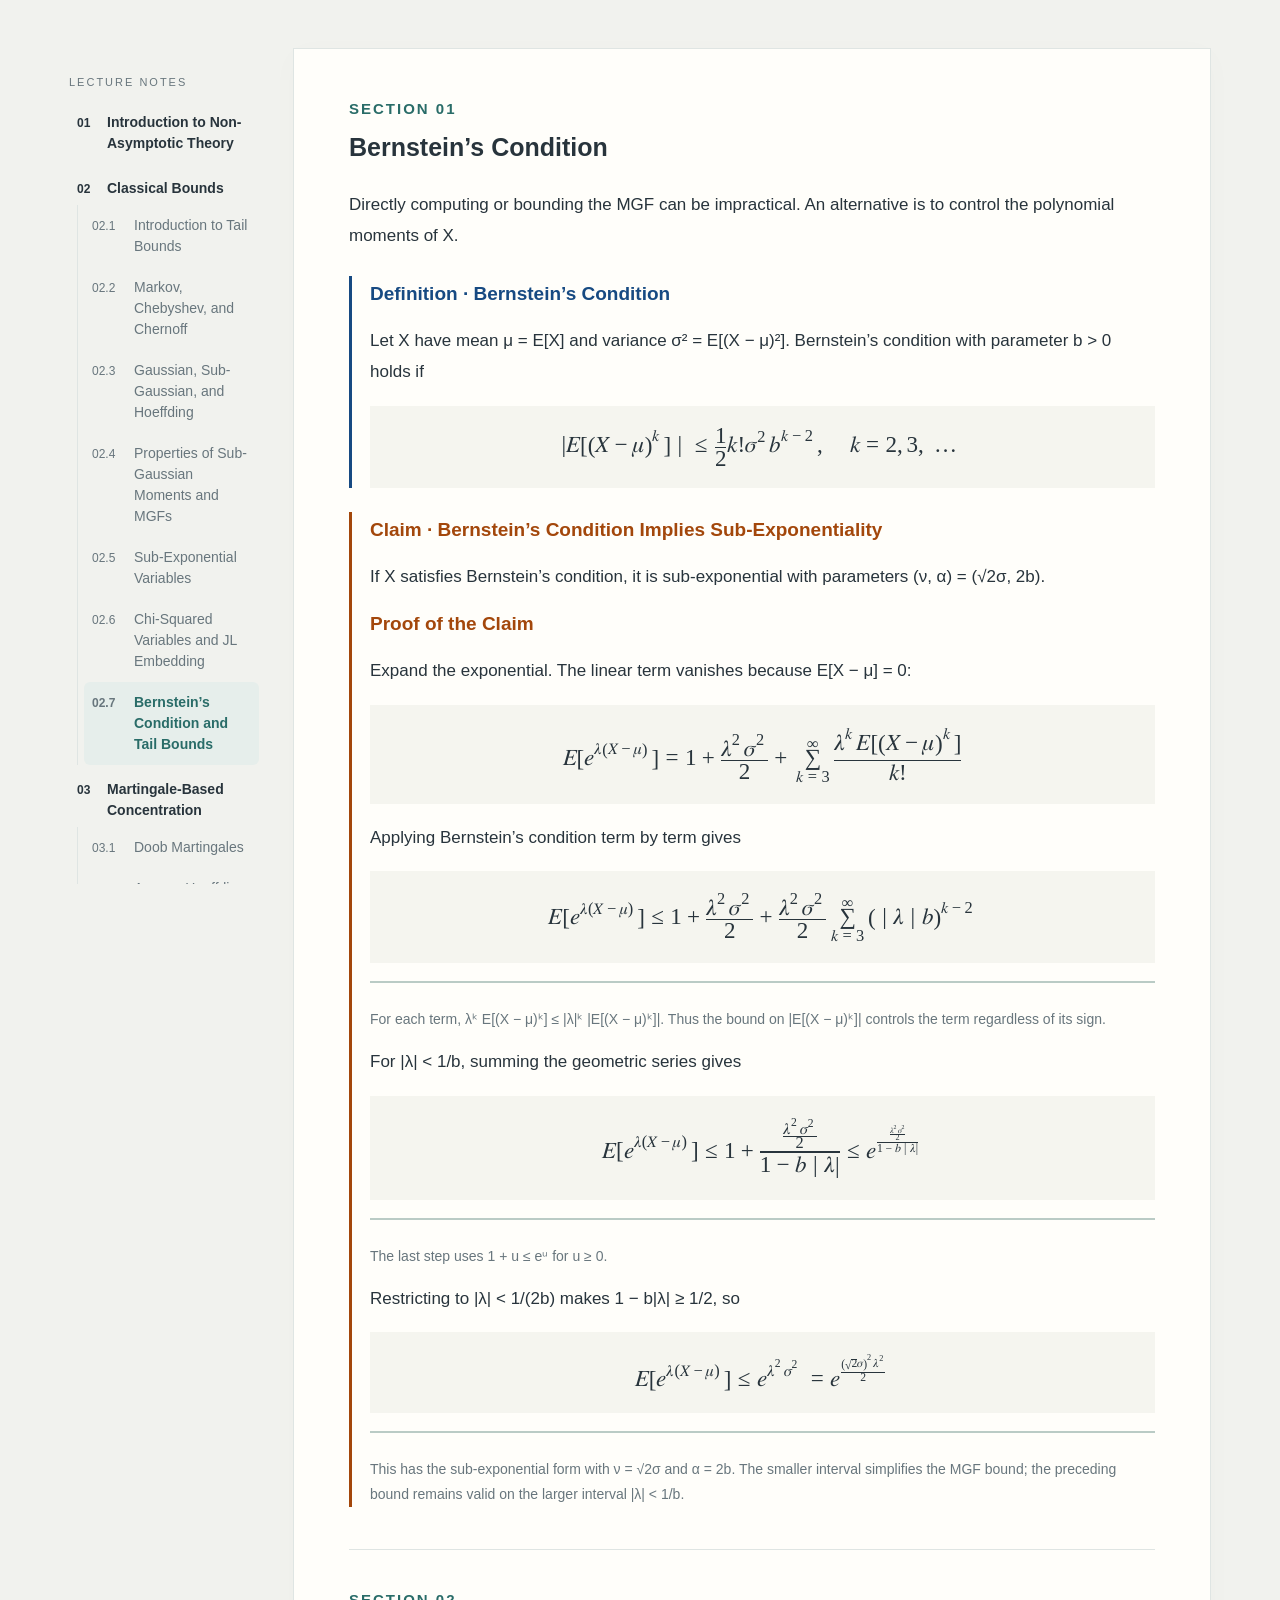
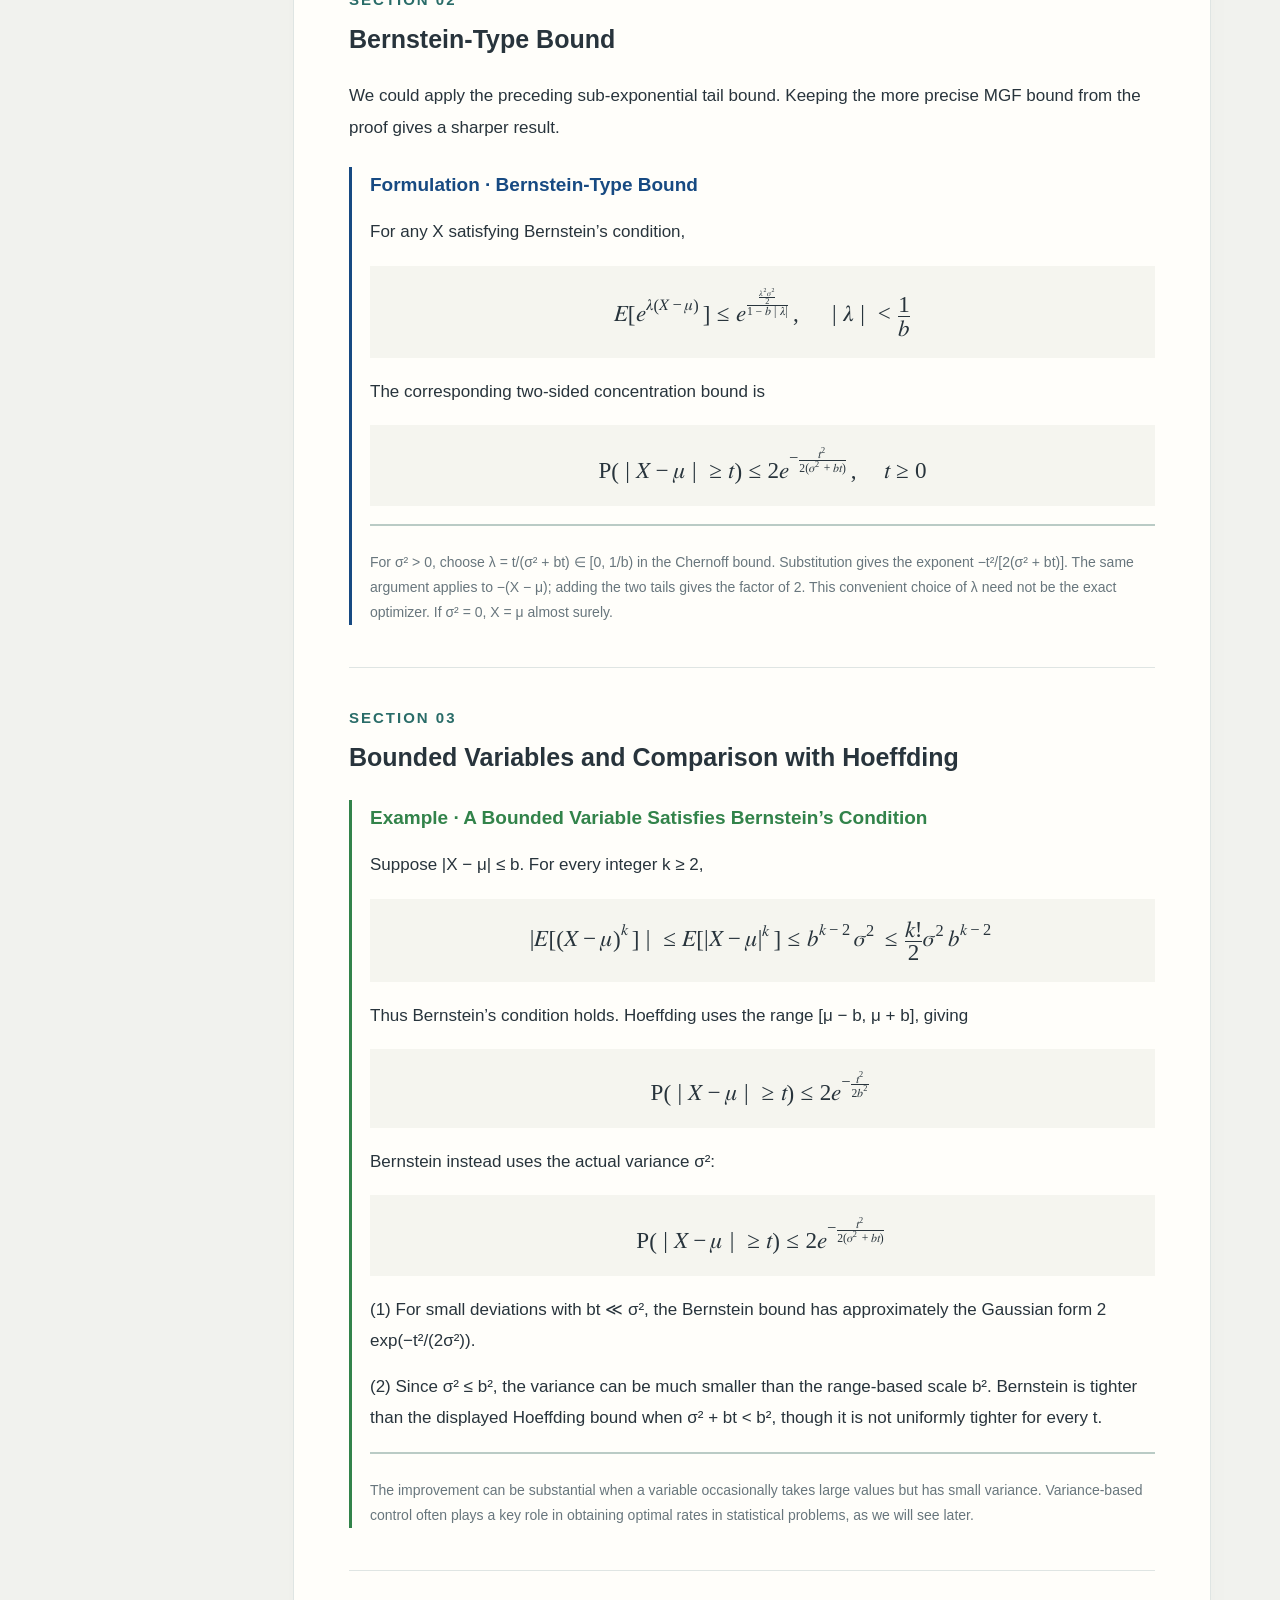
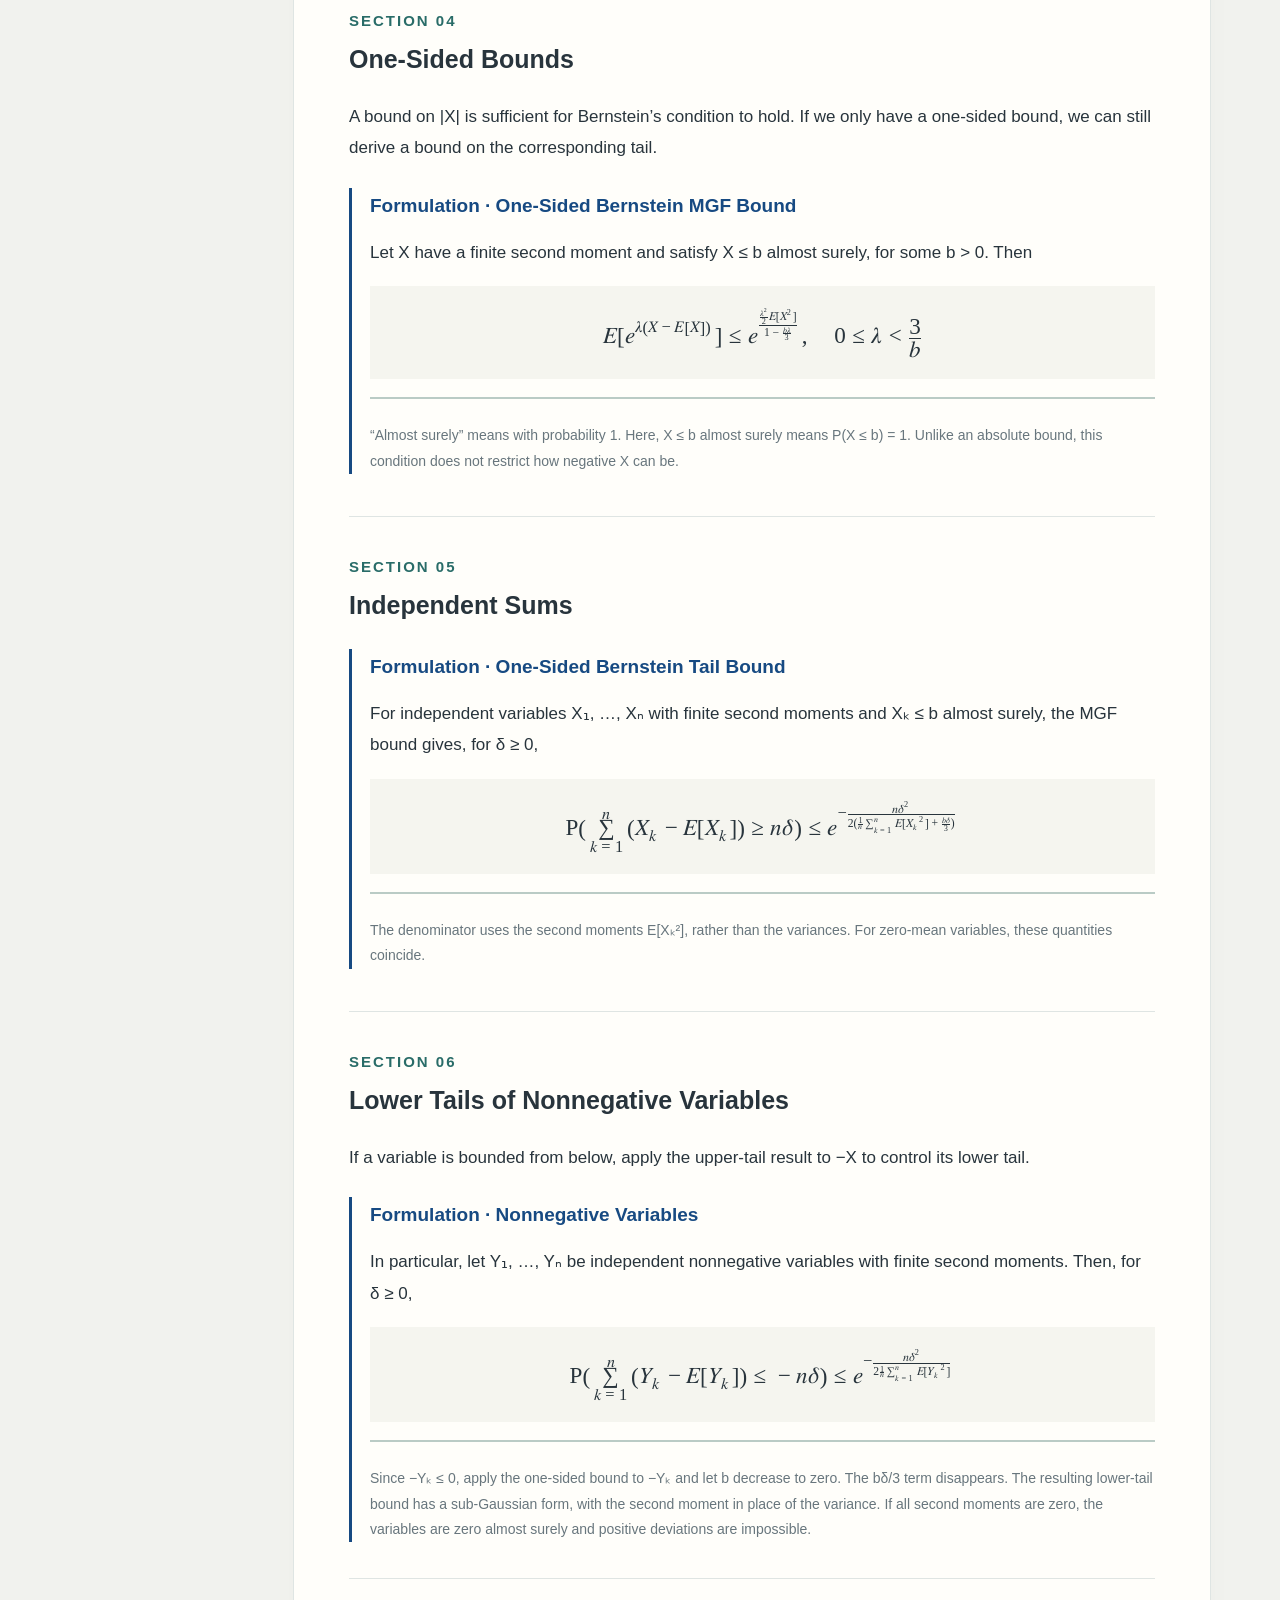
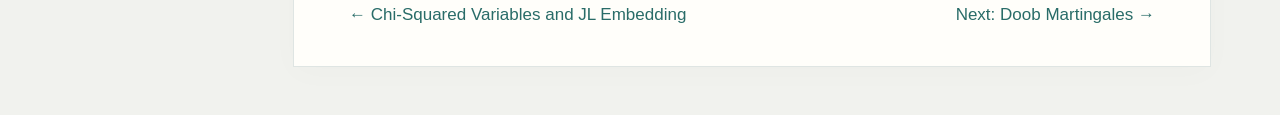
==== commit cc0fdcdc: "a" ====
--- a/bernstein-bounds.html
+++ b/bernstein-bounds.html
@@ -9,10 +9,10 @@
 <body>
   <div class="layout">
     <nav class="toc" aria-label="Lecture navigation">
-      <div class="toc-group"><span class="label">LECTURE NOTES</span><a class="lecture-link" href="非渐近理论与集中不等式.html"><span class="lecture-number">01</span><span>Introduction to Non-Asymptotic Theory</span></a><div class="lecture-chapter"><span class="lecture-number">02</span><span>Classical Bounds</span></div><div class="lecture-subchapters"><a class="lecture-link" href="tail-concentration-bounds.html"><span class="lecture-number">02.1</span><span>Introduction to Tail Bounds</span></a><a class="lecture-link" href="markov-chebyshev-chernoff.html"><span class="lecture-number">02.2</span><span>Markov, Chebyshev, and Chernoff</span></a><a class="lecture-link" href="gaussian-sub-gaussian.html"><span class="lecture-number">02.3</span><span>Gaussian, Sub-Gaussian, and Hoeffding</span></a><a class="lecture-link" href="properties-of-moments.html"><span class="lecture-number">02.4</span><span>Properties of Sub-Gaussian Moments and MGFs</span></a><a class="lecture-link" href="sub-exponential-bernstein.html"><span class="lecture-number">02.5</span><span>Sub-Exponential Variables</span></a><a class="lecture-link" href="chi-square-jl.html"><span class="lecture-number">02.6</span><span>Chi-Squared Variables and JL Embedding</span></a><a class="lecture-link" href="bernstein-bounds.html" aria-current="page"><span class="lecture-number">02.7</span><span>Bernstein’s Condition and Tail Bounds</span></a></div></div>
+      <div class="toc-group"><span class="label">LECTURE NOTES</span><a class="lecture-link" href="非渐近理论与集中不等式.html"><span class="lecture-number">01</span><span>Introduction to Non-Asymptotic Theory</span></a><div class="lecture-chapter"><span class="lecture-number">02</span><span>Classical Bounds</span></div><div class="lecture-subchapters"><a class="lecture-link" href="tail-concentration-bounds.html"><span class="lecture-number">02.1</span><span>Introduction to Tail Bounds</span></a><a class="lecture-link" href="markov-chebyshev-chernoff.html"><span class="lecture-number">02.2</span><span>Markov, Chebyshev, and Chernoff</span></a><a class="lecture-link" href="gaussian-sub-gaussian.html"><span class="lecture-number">02.3</span><span>Gaussian, Sub-Gaussian, and Hoeffding</span></a><a class="lecture-link" href="properties-of-moments.html"><span class="lecture-number">02.4</span><span>Properties of Sub-Gaussian Moments and MGFs</span></a><a class="lecture-link" href="sub-exponential-bernstein.html"><span class="lecture-number">02.5</span><span>Sub-Exponential Variables</span></a><a class="lecture-link" href="chi-square-jl.html"><span class="lecture-number">02.6</span><span>Chi-Squared Variables and JL Embedding</span></a><a class="lecture-link" href="bernstein-bounds.html" aria-current="page"><span class="lecture-number">02.7</span><span>Bernstein’s Condition and Tail Bounds</span></a></div><div class="lecture-chapter"><span class="lecture-number">03</span><span>Martingale-Based Concentration</span></div><div class="lecture-subchapters"><a class="lecture-link" href="martingale-based-methods.html"><span class="lecture-number">03.1</span><span>Doob Martingales</span></a><a class="lecture-link" href="martingale-bounds.html"><span class="lecture-number">03.2</span><span>Azuma–Hoeffding and McDiarmid</span></a></div></div>
       <div class="toc-group toc-local"><span class="label">ON THIS PAGE</span><a href="#bernstein-condition">01 · Bernstein’s Condition</a><a href="#bernstein-bound">02 · Bernstein-Type Bound</a><a href="#bounded-variables">03 · Bounded Variables and Hoeffding</a><a href="#one-sided-bounds">04 · One-Sided Bounds</a><a href="#one-sided-sums">05 · Independent Sums</a><a href="#nonnegative-lower-tail">06 · Nonnegative Variables</a></div>
     </nav>
-    <main><section id="bernstein-condition"><h2><span class="number">SECTION 01</span>Bernstein’s Condition</h2><p>Directly computing or bounding the MGF can be impractical. An alternative is to control the polynomial moments of X.</p><div class="topic topic-definition"><h3>Definition · Bernstein’s Condition</h3><p>Let X have mean μ = E[X] and variance σ² = E[(X − μ)²]. Bernstein’s condition with parameter b &gt; 0 holds if</p><div class="formula"><math display="block"><mrow><mo>|</mo><mi mathvariant="double-struck">E</mi><mo>[</mo><msup><mrow><mo>(</mo><mi>X</mi><mo>−</mo><mi>μ</mi><mo>)</mo></mrow><mi>k</mi></msup><mo>]</mo><mo>|</mo><mo>≤</mo><mfrac><mrow><mn>1</mn></mrow><mrow><mn>2</mn></mrow></mfrac><mi>k</mi><mo>!</mo><msup><mi>σ</mi><mn>2</mn></msup><msup><mi>b</mi><mrow><mi>k</mi><mo>−</mo><mn>2</mn></mrow></msup><mo>,</mo><mspace width="1em"/><mi>k</mi><mo>=</mo><mn>2</mn><mo>,</mo><mn>3</mn><mo>,</mo><mo>…</mo></mrow></math></div></div><div class="topic topic-theorem"><h3>Claim · Bernstein’s Condition Implies Sub-Exponentiality</h3><p>If X satisfies Bernstein’s condition, it is sub-exponential with parameters (ν, α) = (√2σ, 2b).</p><h3>Proof of the Claim</h3><p>Expand the exponential. The linear term vanishes because E[X − μ] = 0:</p><div class="formula"><math display="block"><mrow><mi mathvariant="double-struck">E</mi><mo>[</mo><msup><mi>e</mi><mrow><mi>λ</mi><mo>(</mo><mi>X</mi><mo>−</mo><mi>μ</mi><mo>)</mo></mrow></msup><mo>]</mo><mo>=</mo><mn>1</mn><mo>+</mo><mfrac><mrow><msup><mi>λ</mi><mn>2</mn></msup><msup><mi>σ</mi><mn>2</mn></msup></mrow><mrow><mn>2</mn></mrow></mfrac><mo>+</mo><munderover><mo>∑</mo><mrow><mi>k</mi><mo>=</mo><mn>3</mn></mrow><mo>∞</mo></munderover><mfrac><mrow><msup><mi>λ</mi><mi>k</mi></msup><mi mathvariant="double-struck">E</mi><mo>[</mo><msup><mrow><mo>(</mo><mi>X</mi><mo>−</mo><mi>μ</mi><mo>)</mo></mrow><mi>k</mi></msup><mo>]</mo></mrow><mrow><mi>k</mi><mo>!</mo></mrow></mfrac></mrow></math></div><p>Applying Bernstein’s condition term by term gives</p><div class="formula"><math display="block"><mrow><mi mathvariant="double-struck">E</mi><mo>[</mo><msup><mi>e</mi><mrow><mi>λ</mi><mo>(</mo><mi>X</mi><mo>−</mo><mi>μ</mi><mo>)</mo></mrow></msup><mo>]</mo><mo>≤</mo><mn>1</mn><mo>+</mo><mfrac><mrow><msup><mi>λ</mi><mn>2</mn></msup><msup><mi>σ</mi><mn>2</mn></msup></mrow><mrow><mn>2</mn></mrow></mfrac><mo>+</mo><mfrac><mrow><msup><mi>λ</mi><mn>2</mn></msup><msup><mi>σ</mi><mn>2</mn></msup></mrow><mrow><mn>2</mn></mrow></mfrac><munderover><mo>∑</mo><mrow><mi>k</mi><mo>=</mo><mn>3</mn></mrow><mo>∞</mo></munderover><msup><mrow><mo>(</mo><mo>|</mo><mi>λ</mi><mo>|</mo><mi>b</mi><mo>)</mo></mrow><mrow><mi>k</mi><mo>−</mo><mn>2</mn></mrow></msup></mrow></math></div><aside class="sidenote footnotes"><p>For each term, λᵏ E[(X − μ)ᵏ] ≤ |λ|ᵏ |E[(X − μ)ᵏ]|. Thus the bound on |E[(X − μ)ᵏ]| controls the term regardless of its sign.</p></aside><p>For |λ| &lt; 1/b, summing the geometric series gives</p><div class="formula"><math display="block"><mrow><mi mathvariant="double-struck">E</mi><mo>[</mo><msup><mi>e</mi><mrow><mi>λ</mi><mo>(</mo><mi>X</mi><mo>−</mo><mi>μ</mi><mo>)</mo></mrow></msup><mo>]</mo><mo>≤</mo><mn>1</mn><mo>+</mo><mfrac><mrow><mfrac><mrow><msup><mi>λ</mi><mn>2</mn></msup><msup><mi>σ</mi><mn>2</mn></msup></mrow><mrow><mn>2</mn></mrow></mfrac></mrow><mrow><mn>1</mn><mo>−</mo><mi>b</mi><mo>|</mo><mi>λ</mi><mo>|</mo></mrow></mfrac><mo>≤</mo><msup><mi>e</mi><mrow><mfrac><mrow><mfrac><mrow><msup><mi>λ</mi><mn>2</mn></msup><msup><mi>σ</mi><mn>2</mn></msup></mrow><mrow><mn>2</mn></mrow></mfrac></mrow><mrow><mn>1</mn><mo>−</mo><mi>b</mi><mo>|</mo><mi>λ</mi><mo>|</mo></mrow></mfrac></mrow></msup></mrow></math></div><aside class="sidenote footnotes"><p>The last step uses 1 + u ≤ eᵘ for u ≥ 0.</p></aside><p>Restricting to |λ| &lt; 1/(2b) makes 1 − b|λ| ≥ 1/2, so</p><div class="formula"><math display="block"><mrow><mi mathvariant="double-struck">E</mi><mo>[</mo><msup><mi>e</mi><mrow><mi>λ</mi><mo>(</mo><mi>X</mi><mo>−</mo><mi>μ</mi><mo>)</mo></mrow></msup><mo>]</mo><mo>≤</mo><msup><mi>e</mi><mrow><msup><mi>λ</mi><mn>2</mn></msup><msup><mi>σ</mi><mn>2</mn></msup></mrow></msup><mo>=</mo><msup><mi>e</mi><mrow><mfrac><mrow><msup><mrow><mo>(</mo><msqrt><mn>2</mn></msqrt><mi>σ</mi><mo>)</mo></mrow><mn>2</mn></msup><msup><mi>λ</mi><mn>2</mn></msup></mrow><mrow><mn>2</mn></mrow></mfrac></mrow></msup></mrow></math></div><aside class="sidenote footnotes"><p>This has the sub-exponential form with ν = √2σ and α = 2b. The smaller interval simplifies the MGF bound; the preceding bound remains valid on the larger interval |λ| &lt; 1/b.</p></aside></div></section><section id="bernstein-bound"><h2><span class="number">SECTION 02</span>Bernstein-Type Bound</h2><p>We could apply the preceding sub-exponential tail bound. Keeping the more precise MGF bound from the proof gives a sharper result.</p><div class="topic topic-definition"><h3>Formulation · Bernstein-Type Bound</h3><p>For any X satisfying Bernstein’s condition,</p><div class="formula"><math display="block"><mrow><mi mathvariant="double-struck">E</mi><mo>[</mo><msup><mi>e</mi><mrow><mi>λ</mi><mo>(</mo><mi>X</mi><mo>−</mo><mi>μ</mi><mo>)</mo></mrow></msup><mo>]</mo><mo>≤</mo><msup><mi>e</mi><mrow><mfrac><mrow><mfrac><mrow><msup><mi>λ</mi><mn>2</mn></msup><msup><mi>σ</mi><mn>2</mn></msup></mrow><mrow><mn>2</mn></mrow></mfrac></mrow><mrow><mn>1</mn><mo>−</mo><mi>b</mi><mo>|</mo><mi>λ</mi><mo>|</mo></mrow></mfrac></mrow></msup><mo>,</mo><mspace width="1em"/><mo>|</mo><mi>λ</mi><mo>|</mo><mo>&lt;</mo><mfrac><mrow><mn>1</mn></mrow><mrow><mi>b</mi></mrow></mfrac></mrow></math></div><p>The corresponding two-sided concentration bound is</p><div class="formula"><math display="block"><mrow><mi mathvariant="normal">P</mi><mo>(</mo><mo>|</mo><mi>X</mi><mo>−</mo><mi>μ</mi><mo>|</mo><mo>≥</mo><mi>t</mi><mo>)</mo><mo>≤</mo><mn>2</mn><msup><mi>e</mi><mrow><mo>−</mo><mfrac><mrow><msup><mi>t</mi><mn>2</mn></msup></mrow><mrow><mn>2</mn><mrow><mo>(</mo><msup><mi>σ</mi><mn>2</mn></msup><mo>+</mo><mi>b</mi><mi>t</mi><mo>)</mo></mrow></mrow></mfrac></mrow></msup><mo>,</mo><mspace width="1em"/><mi>t</mi><mo>≥</mo><mn>0</mn></mrow></math></div><aside class="sidenote footnotes"><p>For σ² &gt; 0, choose λ = t/(σ² + bt) ∈ [0, 1/b) in the Chernoff bound. Substitution gives the exponent −t²/[2(σ² + bt)]. The same argument applies to −(X − μ); adding the two tails gives the factor of 2. This convenient choice of λ need not be the exact optimizer. If σ² = 0, X = μ almost surely.</p></aside></div></section><section id="bounded-variables"><h2><span class="number">SECTION 03</span>Bounded Variables and Comparison with Hoeffding</h2><div class="topic topic-example"><h3>Example · A Bounded Variable Satisfies Bernstein’s Condition</h3><p>Suppose |X − μ| ≤ b. For every integer k ≥ 2,</p><div class="formula"><math display="block"><mrow><mo>|</mo><mi mathvariant="double-struck">E</mi><mo>[</mo><msup><mrow><mo>(</mo><mi>X</mi><mo>−</mo><mi>μ</mi><mo>)</mo></mrow><mi>k</mi></msup><mo>]</mo><mo>|</mo><mo>≤</mo><mi mathvariant="double-struck">E</mi><mo>[</mo><msup><mrow><mo>|</mo><mi>X</mi><mo>−</mo><mi>μ</mi><mo>|</mo></mrow><mi>k</mi></msup><mo>]</mo><mo>≤</mo><msup><mi>b</mi><mrow><mi>k</mi><mo>−</mo><mn>2</mn></mrow></msup><msup><mi>σ</mi><mn>2</mn></msup><mo>≤</mo><mfrac><mrow><mi>k</mi><mo>!</mo></mrow><mrow><mn>2</mn></mrow></mfrac><msup><mi>σ</mi><mn>2</mn></msup><msup><mi>b</mi><mrow><mi>k</mi><mo>−</mo><mn>2</mn></mrow></msup></mrow></math></div><p>Thus Bernstein’s condition holds. Hoeffding uses the range [μ − b, μ + b], giving</p><div class="formula"><math display="block"><mrow><mi mathvariant="normal">P</mi><mo>(</mo><mo>|</mo><mi>X</mi><mo>−</mo><mi>μ</mi><mo>|</mo><mo>≥</mo><mi>t</mi><mo>)</mo><mo>≤</mo><mn>2</mn><msup><mi>e</mi><mrow><mo>−</mo><mfrac><mrow><msup><mi>t</mi><mn>2</mn></msup></mrow><mrow><mn>2</mn><msup><mi>b</mi><mn>2</mn></msup></mrow></mfrac></mrow></msup></mrow></math></div><p>Bernstein instead uses the actual variance σ²:</p><div class="formula"><math display="block"><mrow><mi mathvariant="normal">P</mi><mo>(</mo><mo>|</mo><mi>X</mi><mo>−</mo><mi>μ</mi><mo>|</mo><mo>≥</mo><mi>t</mi><mo>)</mo><mo>≤</mo><mn>2</mn><msup><mi>e</mi><mrow><mo>−</mo><mfrac><mrow><msup><mi>t</mi><mn>2</mn></msup></mrow><mrow><mn>2</mn><mrow><mo>(</mo><msup><mi>σ</mi><mn>2</mn></msup><mo>+</mo><mi>b</mi><mi>t</mi><mo>)</mo></mrow></mrow></mfrac></mrow></msup></mrow></math></div><p>(1) For small deviations with bt ≪ σ², the Bernstein bound has approximately the Gaussian form 2 exp(−t²/(2σ²)).</p><p>(2) Since σ² ≤ b², the variance can be much smaller than the range-based scale b². Bernstein is tighter than the displayed Hoeffding bound when σ² + bt &lt; b², though it is not uniformly tighter for every t.</p><aside class="sidenote footnotes"><p>The improvement can be substantial when a variable occasionally takes large values but has small variance. Variance-based control often plays a key role in obtaining optimal rates in statistical problems, as we will see later.</p></aside></div></section><section id="one-sided-bounds"><h2><span class="number">SECTION 04</span>One-Sided Bounds</h2><p>A bound on |X| is sufficient for Bernstein’s condition to hold. If we only have a one-sided bound, we can still derive a bound on the corresponding tail.</p><div class="topic topic-definition"><h3>Formulation · One-Sided Bernstein MGF Bound</h3><p>Let X have a finite second moment and satisfy X ≤ b almost surely, for some b &gt; 0. Then</p><div class="formula"><math display="block"><mrow><mi mathvariant="double-struck">E</mi><mo>[</mo><msup><mi>e</mi><mrow><mi>λ</mi><mrow><mo>(</mo><mi>X</mi><mo>−</mo><mi mathvariant="double-struck">E</mi><mo>[</mo><mi>X</mi><mo>]</mo><mo>)</mo></mrow></mrow></msup><mo>]</mo><mo>≤</mo><msup><mi>e</mi><mrow><mfrac><mrow><mfrac><mrow><msup><mi>λ</mi><mn>2</mn></msup></mrow><mrow><mn>2</mn></mrow></mfrac><mi mathvariant="double-struck">E</mi><mo>[</mo><msup><mi>X</mi><mn>2</mn></msup><mo>]</mo></mrow><mrow><mn>1</mn><mo>−</mo><mfrac><mrow><mi>b</mi><mi>λ</mi></mrow><mrow><mn>3</mn></mrow></mfrac></mrow></mfrac></mrow></msup><mo>,</mo><mspace width="1em"/><mn>0</mn><mo>≤</mo><mi>λ</mi><mo>&lt;</mo><mfrac><mrow><mn>3</mn></mrow><mrow><mi>b</mi></mrow></mfrac></mrow></math></div><aside class="sidenote footnotes"><p>“Almost surely” means with probability 1. Here, X ≤ b almost surely means P(X ≤ b) = 1. Unlike an absolute bound, this condition does not restrict how negative X can be.</p></aside></div></section><section id="one-sided-sums"><h2><span class="number">SECTION 05</span>Independent Sums</h2><div class="topic topic-definition"><h3>Formulation · One-Sided Bernstein Tail Bound</h3><p>For independent variables X₁, …, Xₙ with finite second moments and Xₖ ≤ b almost surely, the MGF bound gives, for δ ≥ 0,</p><div class="formula"><math display="block"><mrow><mi mathvariant="normal">P</mi><mo>(</mo><munderover><mo>∑</mo><mrow><mi>k</mi><mo>=</mo><mn>1</mn></mrow><mi>n</mi></munderover><mrow><mo>(</mo><msub><mi>X</mi><mi>k</mi></msub><mo>−</mo><mi mathvariant="double-struck">E</mi><mo>[</mo><msub><mi>X</mi><mi>k</mi></msub><mo>]</mo><mo>)</mo></mrow><mo>≥</mo><mi>n</mi><mi>δ</mi><mo>)</mo><mo>≤</mo><msup><mi>e</mi><mrow><mo>−</mo><mfrac><mrow><mi>n</mi><msup><mi>δ</mi><mn>2</mn></msup></mrow><mrow><mn>2</mn><mrow><mo>(</mo><mfrac><mrow><mn>1</mn></mrow><mrow><mi>n</mi></mrow></mfrac><munderover><mo>∑</mo><mrow><mi>k</mi><mo>=</mo><mn>1</mn></mrow><mi>n</mi></munderover><mi mathvariant="double-struck">E</mi><mo>[</mo><msup><msub><mi>X</mi><mi>k</mi></msub><mn>2</mn></msup><mo>]</mo><mo>+</mo><mfrac><mrow><mi>b</mi><mi>δ</mi></mrow><mrow><mn>3</mn></mrow></mfrac><mo>)</mo></mrow></mrow></mfrac></mrow></msup></mrow></math></div><aside class="sidenote footnotes"><p>The denominator uses the second moments E[Xₖ²], rather than the variances. For zero-mean variables, these quantities coincide.</p></aside></div></section><section id="nonnegative-lower-tail"><h2><span class="number">SECTION 06</span>Lower Tails of Nonnegative Variables</h2><p>If a variable is bounded from below, apply the upper-tail result to −X to control its lower tail.</p><div class="topic topic-definition"><h3>Formulation · Nonnegative Variables</h3><p>In particular, let Y₁, …, Yₙ be independent nonnegative variables with finite second moments. Then, for δ ≥ 0,</p><div class="formula"><math display="block"><mrow><mi mathvariant="normal">P</mi><mo>(</mo><munderover><mo>∑</mo><mrow><mi>k</mi><mo>=</mo><mn>1</mn></mrow><mi>n</mi></munderover><mrow><mo>(</mo><msub><mi>Y</mi><mi>k</mi></msub><mo>−</mo><mi mathvariant="double-struck">E</mi><mo>[</mo><msub><mi>Y</mi><mi>k</mi></msub><mo>]</mo><mo>)</mo></mrow><mo>≤</mo><mo>−</mo><mi>n</mi><mi>δ</mi><mo>)</mo><mo>≤</mo><msup><mi>e</mi><mrow><mo>−</mo><mfrac><mrow><mi>n</mi><msup><mi>δ</mi><mn>2</mn></msup></mrow><mrow><mn>2</mn><mrow><mfrac><mrow><mn>1</mn></mrow><mrow><mi>n</mi></mrow></mfrac><munderover><mo>∑</mo><mrow><mi>k</mi><mo>=</mo><mn>1</mn></mrow><mi>n</mi></munderover><mi mathvariant="double-struck">E</mi><mo>[</mo><msup><msub><mi>Y</mi><mi>k</mi></msub><mn>2</mn></msup><mo>]</mo></mrow></mrow></mfrac></mrow></msup></mrow></math></div><aside class="sidenote footnotes"><p>Since −Yₖ ≤ 0, apply the one-sided bound to −Yₖ and let b decrease to zero. The bδ/3 term disappears. The resulting lower-tail bound has a sub-Gaussian form, with the second moment in place of the variance. If all second moments are zero, the variables are zero almost surely and positive deviations are impossible.</p></aside></div></section><nav class="page-navigation" aria-label="Lecture navigation"><a href="chi-square-jl.html">← Chi-Squared Variables and JL Embedding</a></nav></main>
+    <main><section id="bernstein-condition"><h2><span class="number">SECTION 01</span>Bernstein’s Condition</h2><p>Directly computing or bounding the MGF can be impractical. An alternative is to control the polynomial moments of X.</p><div class="topic topic-definition"><h3>Definition · Bernstein’s Condition</h3><p>Let X have mean μ = E[X] and variance σ² = E[(X − μ)²]. Bernstein’s condition with parameter b &gt; 0 holds if</p><div class="formula"><math display="block"><mrow><mo>|</mo><mi mathvariant="double-struck">E</mi><mo>[</mo><msup><mrow><mo>(</mo><mi>X</mi><mo>−</mo><mi>μ</mi><mo>)</mo></mrow><mi>k</mi></msup><mo>]</mo><mo>|</mo><mo>≤</mo><mfrac><mrow><mn>1</mn></mrow><mrow><mn>2</mn></mrow></mfrac><mi>k</mi><mo>!</mo><msup><mi>σ</mi><mn>2</mn></msup><msup><mi>b</mi><mrow><mi>k</mi><mo>−</mo><mn>2</mn></mrow></msup><mo>,</mo><mspace width="1em"/><mi>k</mi><mo>=</mo><mn>2</mn><mo>,</mo><mn>3</mn><mo>,</mo><mo>…</mo></mrow></math></div></div><div class="topic topic-theorem"><h3>Claim · Bernstein’s Condition Implies Sub-Exponentiality</h3><p>If X satisfies Bernstein’s condition, it is sub-exponential with parameters (ν, α) = (√2σ, 2b).</p><h3>Proof of the Claim</h3><p>Expand the exponential. The linear term vanishes because E[X − μ] = 0:</p><div class="formula"><math display="block"><mrow><mi mathvariant="double-struck">E</mi><mo>[</mo><msup><mi>e</mi><mrow><mi>λ</mi><mo>(</mo><mi>X</mi><mo>−</mo><mi>μ</mi><mo>)</mo></mrow></msup><mo>]</mo><mo>=</mo><mn>1</mn><mo>+</mo><mfrac><mrow><msup><mi>λ</mi><mn>2</mn></msup><msup><mi>σ</mi><mn>2</mn></msup></mrow><mrow><mn>2</mn></mrow></mfrac><mo>+</mo><munderover><mo>∑</mo><mrow><mi>k</mi><mo>=</mo><mn>3</mn></mrow><mo>∞</mo></munderover><mfrac><mrow><msup><mi>λ</mi><mi>k</mi></msup><mi mathvariant="double-struck">E</mi><mo>[</mo><msup><mrow><mo>(</mo><mi>X</mi><mo>−</mo><mi>μ</mi><mo>)</mo></mrow><mi>k</mi></msup><mo>]</mo></mrow><mrow><mi>k</mi><mo>!</mo></mrow></mfrac></mrow></math></div><p>Applying Bernstein’s condition term by term gives</p><div class="formula"><math display="block"><mrow><mi mathvariant="double-struck">E</mi><mo>[</mo><msup><mi>e</mi><mrow><mi>λ</mi><mo>(</mo><mi>X</mi><mo>−</mo><mi>μ</mi><mo>)</mo></mrow></msup><mo>]</mo><mo>≤</mo><mn>1</mn><mo>+</mo><mfrac><mrow><msup><mi>λ</mi><mn>2</mn></msup><msup><mi>σ</mi><mn>2</mn></msup></mrow><mrow><mn>2</mn></mrow></mfrac><mo>+</mo><mfrac><mrow><msup><mi>λ</mi><mn>2</mn></msup><msup><mi>σ</mi><mn>2</mn></msup></mrow><mrow><mn>2</mn></mrow></mfrac><munderover><mo>∑</mo><mrow><mi>k</mi><mo>=</mo><mn>3</mn></mrow><mo>∞</mo></munderover><msup><mrow><mo>(</mo><mo>|</mo><mi>λ</mi><mo>|</mo><mi>b</mi><mo>)</mo></mrow><mrow><mi>k</mi><mo>−</mo><mn>2</mn></mrow></msup></mrow></math></div><aside class="sidenote footnotes"><p>For each term, λᵏ E[(X − μ)ᵏ] ≤ |λ|ᵏ |E[(X − μ)ᵏ]|. Thus the bound on |E[(X − μ)ᵏ]| controls the term regardless of its sign.</p></aside><p>For |λ| &lt; 1/b, summing the geometric series gives</p><div class="formula"><math display="block"><mrow><mi mathvariant="double-struck">E</mi><mo>[</mo><msup><mi>e</mi><mrow><mi>λ</mi><mo>(</mo><mi>X</mi><mo>−</mo><mi>μ</mi><mo>)</mo></mrow></msup><mo>]</mo><mo>≤</mo><mn>1</mn><mo>+</mo><mfrac><mrow><mfrac><mrow><msup><mi>λ</mi><mn>2</mn></msup><msup><mi>σ</mi><mn>2</mn></msup></mrow><mrow><mn>2</mn></mrow></mfrac></mrow><mrow><mn>1</mn><mo>−</mo><mi>b</mi><mo>|</mo><mi>λ</mi><mo>|</mo></mrow></mfrac><mo>≤</mo><msup><mi>e</mi><mrow><mfrac><mrow><mfrac><mrow><msup><mi>λ</mi><mn>2</mn></msup><msup><mi>σ</mi><mn>2</mn></msup></mrow><mrow><mn>2</mn></mrow></mfrac></mrow><mrow><mn>1</mn><mo>−</mo><mi>b</mi><mo>|</mo><mi>λ</mi><mo>|</mo></mrow></mfrac></mrow></msup></mrow></math></div><aside class="sidenote footnotes"><p>The last step uses 1 + u ≤ eᵘ for u ≥ 0.</p></aside><p>Restricting to |λ| &lt; 1/(2b) makes 1 − b|λ| ≥ 1/2, so</p><div class="formula"><math display="block"><mrow><mi mathvariant="double-struck">E</mi><mo>[</mo><msup><mi>e</mi><mrow><mi>λ</mi><mo>(</mo><mi>X</mi><mo>−</mo><mi>μ</mi><mo>)</mo></mrow></msup><mo>]</mo><mo>≤</mo><msup><mi>e</mi><mrow><msup><mi>λ</mi><mn>2</mn></msup><msup><mi>σ</mi><mn>2</mn></msup></mrow></msup><mo>=</mo><msup><mi>e</mi><mrow><mfrac><mrow><msup><mrow><mo>(</mo><msqrt><mn>2</mn></msqrt><mi>σ</mi><mo>)</mo></mrow><mn>2</mn></msup><msup><mi>λ</mi><mn>2</mn></msup></mrow><mrow><mn>2</mn></mrow></mfrac></mrow></msup></mrow></math></div><aside class="sidenote footnotes"><p>This has the sub-exponential form with ν = √2σ and α = 2b. The smaller interval simplifies the MGF bound; the preceding bound remains valid on the larger interval |λ| &lt; 1/b.</p></aside></div></section><section id="bernstein-bound"><h2><span class="number">SECTION 02</span>Bernstein-Type Bound</h2><p>We could apply the preceding sub-exponential tail bound. Keeping the more precise MGF bound from the proof gives a sharper result.</p><div class="topic topic-definition"><h3>Formulation · Bernstein-Type Bound</h3><p>For any X satisfying Bernstein’s condition,</p><div class="formula"><math display="block"><mrow><mi mathvariant="double-struck">E</mi><mo>[</mo><msup><mi>e</mi><mrow><mi>λ</mi><mo>(</mo><mi>X</mi><mo>−</mo><mi>μ</mi><mo>)</mo></mrow></msup><mo>]</mo><mo>≤</mo><msup><mi>e</mi><mrow><mfrac><mrow><mfrac><mrow><msup><mi>λ</mi><mn>2</mn></msup><msup><mi>σ</mi><mn>2</mn></msup></mrow><mrow><mn>2</mn></mrow></mfrac></mrow><mrow><mn>1</mn><mo>−</mo><mi>b</mi><mo>|</mo><mi>λ</mi><mo>|</mo></mrow></mfrac></mrow></msup><mo>,</mo><mspace width="1em"/><mo>|</mo><mi>λ</mi><mo>|</mo><mo>&lt;</mo><mfrac><mrow><mn>1</mn></mrow><mrow><mi>b</mi></mrow></mfrac></mrow></math></div><p>The corresponding two-sided concentration bound is</p><div class="formula"><math display="block"><mrow><mi mathvariant="normal">P</mi><mo>(</mo><mo>|</mo><mi>X</mi><mo>−</mo><mi>μ</mi><mo>|</mo><mo>≥</mo><mi>t</mi><mo>)</mo><mo>≤</mo><mn>2</mn><msup><mi>e</mi><mrow><mo>−</mo><mfrac><mrow><msup><mi>t</mi><mn>2</mn></msup></mrow><mrow><mn>2</mn><mrow><mo>(</mo><msup><mi>σ</mi><mn>2</mn></msup><mo>+</mo><mi>b</mi><mi>t</mi><mo>)</mo></mrow></mrow></mfrac></mrow></msup><mo>,</mo><mspace width="1em"/><mi>t</mi><mo>≥</mo><mn>0</mn></mrow></math></div><aside class="sidenote footnotes"><p>For σ² &gt; 0, choose λ = t/(σ² + bt) ∈ [0, 1/b) in the Chernoff bound. Substitution gives the exponent −t²/[2(σ² + bt)]. The same argument applies to −(X − μ); adding the two tails gives the factor of 2. This convenient choice of λ need not be the exact optimizer. If σ² = 0, X = μ almost surely.</p></aside></div></section><section id="bounded-variables"><h2><span class="number">SECTION 03</span>Bounded Variables and Comparison with Hoeffding</h2><div class="topic topic-example"><h3>Example · A Bounded Variable Satisfies Bernstein’s Condition</h3><p>Suppose |X − μ| ≤ b. For every integer k ≥ 2,</p><div class="formula"><math display="block"><mrow><mo>|</mo><mi mathvariant="double-struck">E</mi><mo>[</mo><msup><mrow><mo>(</mo><mi>X</mi><mo>−</mo><mi>μ</mi><mo>)</mo></mrow><mi>k</mi></msup><mo>]</mo><mo>|</mo><mo>≤</mo><mi mathvariant="double-struck">E</mi><mo>[</mo><msup><mrow><mo>|</mo><mi>X</mi><mo>−</mo><mi>μ</mi><mo>|</mo></mrow><mi>k</mi></msup><mo>]</mo><mo>≤</mo><msup><mi>b</mi><mrow><mi>k</mi><mo>−</mo><mn>2</mn></mrow></msup><msup><mi>σ</mi><mn>2</mn></msup><mo>≤</mo><mfrac><mrow><mi>k</mi><mo>!</mo></mrow><mrow><mn>2</mn></mrow></mfrac><msup><mi>σ</mi><mn>2</mn></msup><msup><mi>b</mi><mrow><mi>k</mi><mo>−</mo><mn>2</mn></mrow></msup></mrow></math></div><p>Thus Bernstein’s condition holds. Hoeffding uses the range [μ − b, μ + b], giving</p><div class="formula"><math display="block"><mrow><mi mathvariant="normal">P</mi><mo>(</mo><mo>|</mo><mi>X</mi><mo>−</mo><mi>μ</mi><mo>|</mo><mo>≥</mo><mi>t</mi><mo>)</mo><mo>≤</mo><mn>2</mn><msup><mi>e</mi><mrow><mo>−</mo><mfrac><mrow><msup><mi>t</mi><mn>2</mn></msup></mrow><mrow><mn>2</mn><msup><mi>b</mi><mn>2</mn></msup></mrow></mfrac></mrow></msup></mrow></math></div><p>Bernstein instead uses the actual variance σ²:</p><div class="formula"><math display="block"><mrow><mi mathvariant="normal">P</mi><mo>(</mo><mo>|</mo><mi>X</mi><mo>−</mo><mi>μ</mi><mo>|</mo><mo>≥</mo><mi>t</mi><mo>)</mo><mo>≤</mo><mn>2</mn><msup><mi>e</mi><mrow><mo>−</mo><mfrac><mrow><msup><mi>t</mi><mn>2</mn></msup></mrow><mrow><mn>2</mn><mrow><mo>(</mo><msup><mi>σ</mi><mn>2</mn></msup><mo>+</mo><mi>b</mi><mi>t</mi><mo>)</mo></mrow></mrow></mfrac></mrow></msup></mrow></math></div><p>(1) For small deviations with bt ≪ σ², the Bernstein bound has approximately the Gaussian form 2 exp(−t²/(2σ²)).</p><p>(2) Since σ² ≤ b², the variance can be much smaller than the range-based scale b². Bernstein is tighter than the displayed Hoeffding bound when σ² + bt &lt; b², though it is not uniformly tighter for every t.</p><aside class="sidenote footnotes"><p>The improvement can be substantial when a variable occasionally takes large values but has small variance. Variance-based control often plays a key role in obtaining optimal rates in statistical problems, as we will see later.</p></aside></div></section><section id="one-sided-bounds"><h2><span class="number">SECTION 04</span>One-Sided Bounds</h2><p>A bound on |X| is sufficient for Bernstein’s condition to hold. If we only have a one-sided bound, we can still derive a bound on the corresponding tail.</p><div class="topic topic-definition"><h3>Formulation · One-Sided Bernstein MGF Bound</h3><p>Let X have a finite second moment and satisfy X ≤ b almost surely, for some b &gt; 0. Then</p><div class="formula"><math display="block"><mrow><mi mathvariant="double-struck">E</mi><mo>[</mo><msup><mi>e</mi><mrow><mi>λ</mi><mrow><mo>(</mo><mi>X</mi><mo>−</mo><mi mathvariant="double-struck">E</mi><mo>[</mo><mi>X</mi><mo>]</mo><mo>)</mo></mrow></mrow></msup><mo>]</mo><mo>≤</mo><msup><mi>e</mi><mrow><mfrac><mrow><mfrac><mrow><msup><mi>λ</mi><mn>2</mn></msup></mrow><mrow><mn>2</mn></mrow></mfrac><mi mathvariant="double-struck">E</mi><mo>[</mo><msup><mi>X</mi><mn>2</mn></msup><mo>]</mo></mrow><mrow><mn>1</mn><mo>−</mo><mfrac><mrow><mi>b</mi><mi>λ</mi></mrow><mrow><mn>3</mn></mrow></mfrac></mrow></mfrac></mrow></msup><mo>,</mo><mspace width="1em"/><mn>0</mn><mo>≤</mo><mi>λ</mi><mo>&lt;</mo><mfrac><mrow><mn>3</mn></mrow><mrow><mi>b</mi></mrow></mfrac></mrow></math></div><aside class="sidenote footnotes"><p>“Almost surely” means with probability 1. Here, X ≤ b almost surely means P(X ≤ b) = 1. Unlike an absolute bound, this condition does not restrict how negative X can be.</p></aside></div></section><section id="one-sided-sums"><h2><span class="number">SECTION 05</span>Independent Sums</h2><div class="topic topic-definition"><h3>Formulation · One-Sided Bernstein Tail Bound</h3><p>For independent variables X₁, …, Xₙ with finite second moments and Xₖ ≤ b almost surely, the MGF bound gives, for δ ≥ 0,</p><div class="formula"><math display="block"><mrow><mi mathvariant="normal">P</mi><mo>(</mo><munderover><mo>∑</mo><mrow><mi>k</mi><mo>=</mo><mn>1</mn></mrow><mi>n</mi></munderover><mrow><mo>(</mo><msub><mi>X</mi><mi>k</mi></msub><mo>−</mo><mi mathvariant="double-struck">E</mi><mo>[</mo><msub><mi>X</mi><mi>k</mi></msub><mo>]</mo><mo>)</mo></mrow><mo>≥</mo><mi>n</mi><mi>δ</mi><mo>)</mo><mo>≤</mo><msup><mi>e</mi><mrow><mo>−</mo><mfrac><mrow><mi>n</mi><msup><mi>δ</mi><mn>2</mn></msup></mrow><mrow><mn>2</mn><mrow><mo>(</mo><mfrac><mrow><mn>1</mn></mrow><mrow><mi>n</mi></mrow></mfrac><munderover><mo>∑</mo><mrow><mi>k</mi><mo>=</mo><mn>1</mn></mrow><mi>n</mi></munderover><mi mathvariant="double-struck">E</mi><mo>[</mo><msup><msub><mi>X</mi><mi>k</mi></msub><mn>2</mn></msup><mo>]</mo><mo>+</mo><mfrac><mrow><mi>b</mi><mi>δ</mi></mrow><mrow><mn>3</mn></mrow></mfrac><mo>)</mo></mrow></mrow></mfrac></mrow></msup></mrow></math></div><aside class="sidenote footnotes"><p>The denominator uses the second moments E[Xₖ²], rather than the variances. For zero-mean variables, these quantities coincide.</p></aside></div></section><section id="nonnegative-lower-tail"><h2><span class="number">SECTION 06</span>Lower Tails of Nonnegative Variables</h2><p>If a variable is bounded from below, apply the upper-tail result to −X to control its lower tail.</p><div class="topic topic-definition"><h3>Formulation · Nonnegative Variables</h3><p>In particular, let Y₁, …, Yₙ be independent nonnegative variables with finite second moments. Then, for δ ≥ 0,</p><div class="formula"><math display="block"><mrow><mi mathvariant="normal">P</mi><mo>(</mo><munderover><mo>∑</mo><mrow><mi>k</mi><mo>=</mo><mn>1</mn></mrow><mi>n</mi></munderover><mrow><mo>(</mo><msub><mi>Y</mi><mi>k</mi></msub><mo>−</mo><mi mathvariant="double-struck">E</mi><mo>[</mo><msub><mi>Y</mi><mi>k</mi></msub><mo>]</mo><mo>)</mo></mrow><mo>≤</mo><mo>−</mo><mi>n</mi><mi>δ</mi><mo>)</mo><mo>≤</mo><msup><mi>e</mi><mrow><mo>−</mo><mfrac><mrow><mi>n</mi><msup><mi>δ</mi><mn>2</mn></msup></mrow><mrow><mn>2</mn><mrow><mfrac><mrow><mn>1</mn></mrow><mrow><mi>n</mi></mrow></mfrac><munderover><mo>∑</mo><mrow><mi>k</mi><mo>=</mo><mn>1</mn></mrow><mi>n</mi></munderover><mi mathvariant="double-struck">E</mi><mo>[</mo><msup><msub><mi>Y</mi><mi>k</mi></msub><mn>2</mn></msup><mo>]</mo></mrow></mrow></mfrac></mrow></msup></mrow></math></div><aside class="sidenote footnotes"><p>Since −Yₖ ≤ 0, apply the one-sided bound to −Yₖ and let b decrease to zero. The bδ/3 term disappears. The resulting lower-tail bound has a sub-Gaussian form, with the second moment in place of the variance. If all second moments are zero, the variables are zero almost surely and positive deviations are impossible.</p></aside></div></section><nav class="page-navigation" aria-label="Lecture navigation"><a href="chi-square-jl.html">← Chi-Squared Variables and JL Embedding</a><a href="martingale-based-methods.html">Next: Doob Martingales →</a></nav></main>
   </div>
 </body>
 </html>
